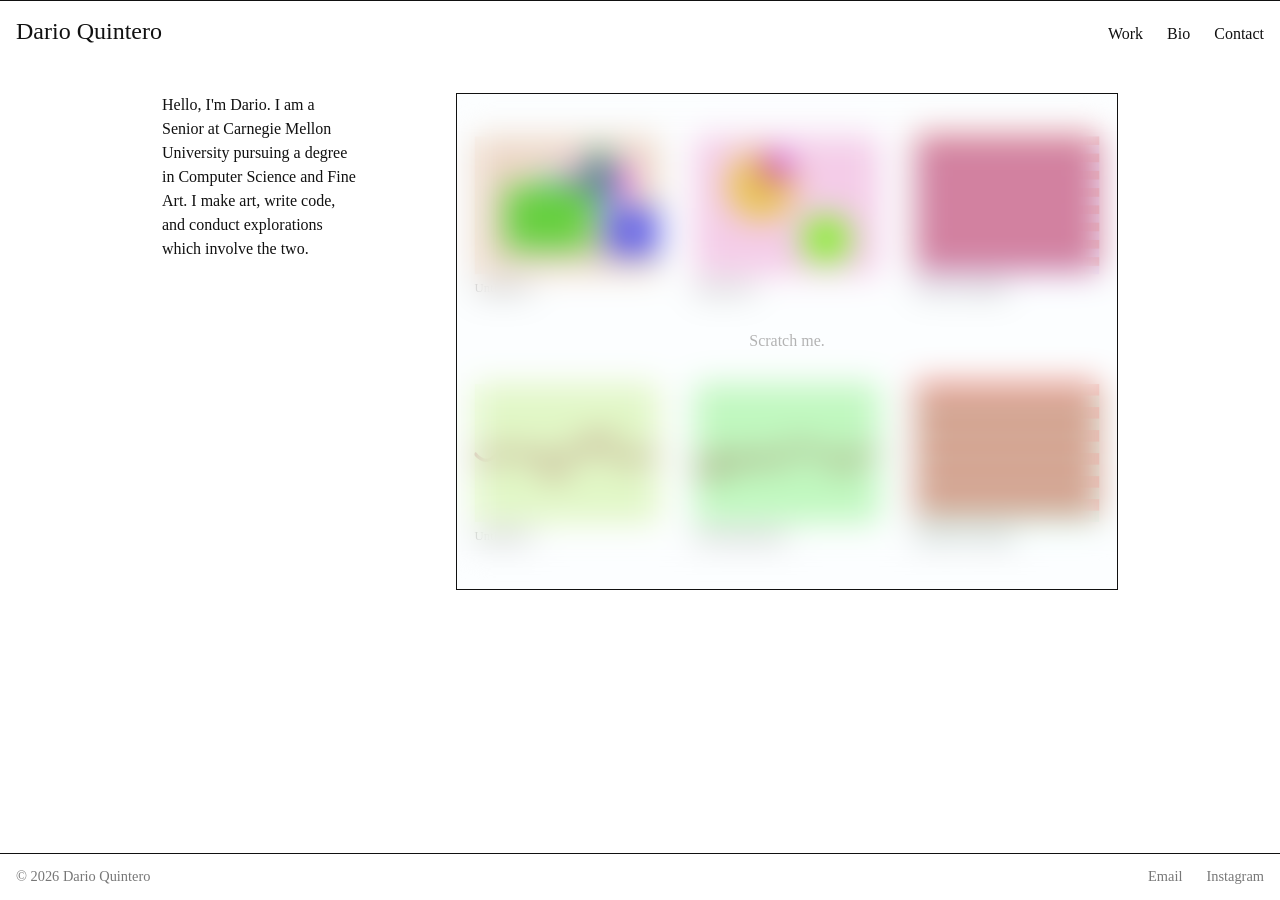
==== index.html @ e976da6a "Scratcher and placeholder works added" ====
<!DOCTYPE html>
<html lang="en">
<head>
  <meta charset="UTF-8">
  <meta name="viewport" content="width=device-width, initial-scale=1.0">
  <title>Dario Quintero</title>
  <link rel="stylesheet" href="style.css">
</head>
<body>

  <header class="site-header">
    <a href="index.html" class="site-name">Dario Quintero</a>
    <nav>
      <a href="works.html">Work</a>
      <a href="bio.html">Bio</a>
      <a href="mailto:dario.r.quintero@gmail.com">Contact</a>
    </nav>
  </header>

  <main>
    <!-- Intro: short text on the left, splash image on the right -->
    <section class="intro">
      <div class="intro-text">
        <p>Hello, I'm Dario. I am a Senior at Carnegie Mellon University pursuing a degree in Computer Science and Fine Art. I make art, write code, and conduct explorations which involve the two.</p>
      </div>

      <!-- Scratch-off splash. Change data-rows / data-cols to change the
           grid of works hidden underneath. It shows a random set of
           (rows x cols) works from js/works.js on every load. -->
      <div class="splash">
        <div class="scratcher" data-rows="2" data-cols="3">
          <div class="scratch-grid"></div>
          <canvas class="scratch-cover grabbable" aria-label="Scratch to reveal works"></canvas>
        </div>
      </div>
    </section>
    
  </main>

  <footer class="site-footer">
    <span>© 2026 Dario Quintero</span>
    <nav>
      <a href="mailto:you@example.com">Email</a>
      <a href="https://www.instagram.com/">Instagram</a>
    </nav>
  </footer>

  <script src="js/works.js"></script>
  <script src="js/scratcher.js"></script>
</body>
</html>
---- style.css ----
/* ─────────────────────────────────────────────────────────────
   Minimal white theme. Everything you'd want to tweak first
   (colors, font, spacing) is in :root just below.
   ───────────────────────────────────────────────────────────── */

/* ── Fonts: Presidencia, from assets/fonts ─────────────────────
   One family, four weights:
     300 Fina · 400 Base · 700 Firme · 800 Fuerte
   Use font-weight to pick one, font-style: italic for italics.
   "Presidencia Versalitas" is the small-caps cut, if you want it. */


@font-face {
  font-family: "Presidencia";
  src: url("assets/fonts/Presidencia Fina/Presidencia Fina.woff2") format("woff2");
  font-weight: 300;
  font-style: normal;
  font-display: block;
}

@font-face {
  font-family: "Presidencia";
  src: url("assets/fonts/Presidencia Fina/Presidencia Fina Italic.woff2") format("woff2");
  font-weight: 300;
  font-style: italic;
  font-display: block;
}

@font-face {
  font-family: "Presidencia Versalitas";
  src: url("assets/fonts/Presidencia Fina/Presidencia Fina Versalitas.woff2") format("woff2");
  font-weight: 300;
  font-style: normal;
  font-display: block;
}

@font-face {
  font-family: "Presidencia";
  src: url("assets/fonts/Presidencia Base/Presidencia Base.woff2") format("woff2");
  font-weight: 400;
  font-style: normal;
  font-display: block;
}

@font-face {
  font-family: "Presidencia";
  src: url("assets/fonts/Presidencia Base/Presidencia Base Italic.woff2") format("woff2");
  font-weight: 400;
  font-style: italic;
  font-display: block;
}

@font-face {
  font-family: "Presidencia Versalitas";
  src: url("assets/fonts/Presidencia Base/Presidencia Base Versalitas.woff2") format("woff2");
  font-weight: 400;
  font-style: normal;
  font-display: block;
}

@font-face {
  font-family: "Presidencia";
  src: url("assets/fonts/Presidencia Firme/Presidencia Firme.woff2") format("woff2");
  font-weight: 700;
  font-style: normal;
  font-display: block;
}

@font-face {
  font-family: "Presidencia";
  src: url("assets/fonts/Presidencia Firme/Presidencia Firme Italic.woff2") format("woff2");
  font-weight: 700;
  font-style: italic;
  font-display: block;
}

@font-face {
  font-family: "Presidencia Versalitas";
  src: url("assets/fonts/Presidencia Firme/Presidencia Firme Versalitas.woff2") format("woff2");
  font-weight: 700;
  font-style: normal;
  font-display: block;
}

@font-face {
  font-family: "Presidencia";
  src: url("assets/fonts/Presidencia Fuerte/Presidencia Fuerte.woff2") format("woff2");
  font-weight: 800;
  font-style: normal;
  font-display: block;
}

@font-face {
  font-family: "Presidencia";
  src: url("assets/fonts/Presidencia Fuerte/Presidencia Fuerte Italic.woff2") format("woff2");
  font-weight: 800;
  font-style: italic;
  font-display: block;
}

@font-face {
  font-family: "Presidencia Versalitas";
  src: url("assets/fonts/Presidencia Fuerte/Presidencia Fuerte Versalitas.woff2") format("woff2");
  font-weight: 800;
  font-style: normal;
  font-display: block;
}

:root {
  --bg: #fff;
  --ink: #111;
  --muted: #777;
  --line: #111;
  --placeholder: #f1f1f1;

  /* Two font settings: one for the header and headings,
     one for small info text (paragraphs, captions, etc.).
     Both are Times New Roman for now. */
  --font-display: "Times New Roman", Times, serif;
  --font-text: "Times New Roman", Times, serif;

  --space: 2rem;        /* page margins and gaps */
  --max-width: 1020px;  /* how wide the content can get — margins are equal on both sides */
}

* { box-sizing: border-box; }


body {
  margin: 0;
  background: var(--bg);
  color: var(--ink);
  font-family: var(--font-text);   /* everything defaults to the small-text font */

  /* Header, main, footer stacked; main stretches so the footer
     sits at the bottom of the window even on short pages. */
  display: flex;
  flex-direction: column;
  min-height: 100vh;
  font-size: 16px;
  line-height: 1.5;
}

/* The header and all headings use Presidencia */
.site-header, h1, h2, h3 { font-family: var(--font-display); }

a { color: inherit; text-decoration: none; }
a:hover { color: var(--muted); }

img { display: block; width: 100%; height: auto; }

main {
  flex: 1;
  width: 100%;
  max-width: var(--max-width);
  margin: 0 auto;
  padding: 0 var(--space) calc(var(--space) * 3);
}

.placeholder {
  width: 100%;
  height: 100%;
  background: var(--placeholder);
  display: flex;
  align-items: center;
  justify-content: center;
  color: var(--muted);
}

/* ── Header ─────────────────────────────────────────────────── */

.site-header {
  display: flex;
  justify-content: space-between;
  align-items: baseline;
  padding: 0.75rem 1rem; 
  border-top: 1px solid var(--line);   /* the line across the top of the sketch */

}

.site-name { font-size: 1.5rem; }

.site-header nav { display: flex; gap: 1.5rem; }

/* ── Footer ─────────────────────────────────────────────────── */

.site-footer {
  display: flex;
  justify-content: space-between;
  align-items: baseline;
  padding: 0.75rem 1rem;
  border-top: 1px solid var(--line);
  color: var(--muted);
  font-size: 0.9rem;
}
.site-footer nav { display: flex; gap: 1.5rem; }

/* ── Intro: text + splash ───────────────────────────────────── */

.intro {
  display: grid;
  grid-template-columns: 1fr 3.35fr;   /* text column : splash column */
  gap: 6rem;                           /* space between text and splash */
  margin: var(--space) 0 calc(var(--space) * 2);
}

.intro-text p { margin: 0 0 1em; }   /* space below each paragraph */
.intro-text a { color: revert; text-decoration: underline; }   /* normal blue/purple links */

.splash {
  align-self: start;     /* lined up with the top of the text */
}

/* ── Scratcher ──────────────────────────────────────────────── */

.scratcher {
  aspect-ratio: 4 / 3;         /* width / height — the scratcher's shape */
  position: relative;          /* so the grid and cover can stack on top of each other */
  border: 1px solid var(--ink);
  overflow: hidden;            /* keep the cover's shadow inside the scratcher */
  --scratch-cover: #3c97d0;    /* color of the scratch-off layer */
}


/* The grid of works underneath. Rows/cols are set by scratcher.js
   from the data-rows / data-cols in index.html. */
.scratch-grid {
  position: absolute;
  inset: 0;
  display: grid;
  gap: 1px;                    /* thin lines between cells… */
  background: var(--ink);      /* …drawn by this color showing through the gaps */
}

.scratch-cell {
  display: flex;
  flex-direction: column;
  min-width: 0;
  min-height: 0;
  background: var(--bg);
  padding: 8%;                 /* white margin around each thumbnail + title */
  justify-content: center;     /* thumbnail + title sit together, centered in the cell */
}
.scratch-cell img {
  flex: 0 1 auto;              /* natural height, shrinks if the cell is short */
  min-height: 0;
  object-fit: contain;         /* show the whole thumbnail, no cropping */
  object-position: left bottom;/* keep the picture snug against the title */
  margin-bottom: 0.3rem;       /* space between thumbnail and title */
}
.scratch-cell span {
  font-size: 0.8rem;
  white-space: nowrap;
  overflow: hidden;
  text-overflow: ellipsis;
}

/* The scratch-off layer on top */
.scratch-cover {
  position: absolute;
  inset: 0;
  width: 100%;
  height: 100%;
  touch-action: none;          /* on phones, dragging scratches instead of scrolling */
  image-rendering: pixelated;  /* keep the scratched edges hard, never blurred */

  /* Shadow cast by the cover onto the works underneath. It follows the
     cover's shape, so it shows along the edges of every scratch.
     drop-shadow(right, down, blur, color) */
  filter: drop-shadow(1px 2px 2px rgba(0, 0, 0, 0.5));
}

/* Open hand on hover, closed hand while the mouse button is held.
   (Your custom cursor images override these — see "Custom cursors" below.) */
.grabbable {
  cursor: grab;
}
.grabbable:active {
  cursor: grabbing;
}

/* ── Work grid ──────────────────────────────────────────────── */

.work { margin-top: var(--space); }   /* space between the header and "Selected Work:" */

.work-title {
  font-size: clamp(2rem, 8vw, 3.5rem);
  font-weight: 800;
  line-height: 1;
  margin: 0 0 3rem;    /* space between the heading and the grid below it */
}

.works-grid {
  list-style: none;
  margin: 0;
  padding: 0;
  display: grid;
  grid-template-columns: repeat(3, 1fr);
  gap: calc(var(--space) * 1.25) var(--space);
}

.thumb {
  aspect-ratio: 1 / 1;
  border: 1px solid var(--line);
  overflow: hidden;
}
.thumb img { height: 100%; object-fit: cover; }

.caption { margin: 0.5rem 0 0; }

/* ── Single work page ───────────────────────────────────────── */

.work-detail {
  display: grid;
  grid-template-columns: 2fr 1fr;
  gap: calc(var(--space) * 2);
  margin-top: var(--space);
}
/* The column of content blocks (text, images, videos, links) */
.work-content { display: flex; flex-direction: column; gap: var(--space); min-width: 0; }
.work-content .placeholder { aspect-ratio: 4 / 3; }

.block-media { margin: 0; }
.block-media img,
.block-media video { display: block; width: 100%; height: auto; }
.block-media .caption { margin-top: 0.5rem; color: var(--muted); font-size: 0.9rem; }

.block-text { margin: 0; max-width: 60ch; }       /* keep paragraphs a readable width */
.block-heading { font-size: 1.25rem; font-weight: normal; margin: var(--space) 0 0; }
.block-link { margin: 0; }
.block-link a { text-decoration: underline; text-underline-offset: 0.2em; }
.block-text a { text-decoration: underline; text-underline-offset: 0.2em; }

/* YouTube / Vimeo players: always 16:9, full width */
.video-embed { position: relative; aspect-ratio: 16 / 9; background: var(--placeholder); }
.video-embed iframe { position: absolute; inset: 0; width: 100%; height: 100%; border: 0; }
.work-info { position: sticky; top: var(--space); align-self: start; }
.work-info h1 { font-size: 1.5rem; font-weight: normal; margin: 0; }
.work-info .caption { margin-top: 0; }

/* ── Bio page ───────────────────────────────────────────────── */

.bio > * { max-width: 640px; }   /* keep lines a readable length */
.bio h2 { font-size: 1rem; margin: 2.5rem 0 0.5rem; }
.bio ul { list-style: none; padding: 0; margin: 0; }

/* ── Small screens ──────────────────────────────────────────── */

@media (max-width: 800px) {
  :root { --space: 1.25rem; }
  .intro, .work-detail { grid-template-columns: 1fr; }
  .intro { gap: var(--space); }
  .works-grid { grid-template-columns: repeat(2, 1fr); }
  .work-info { position: static; }
}

@media (max-width: 480px) {
  .works-grid { grid-template-columns: 1fr; }
}

/* ── Custom cursors ─────────────────────────────────────────────
   Two cursor images, in assets/cursors/:
     openhand.svg    hovering over the scratcher
     closedhand.svg  while scratching
   Everywhere else uses the normal system cursors.

   Each line below is:  url("image") X Y, fallback
     X Y       the hotspot: the point in the image that sits on the mouse
               position, from the image's top-left corner (16 16 = center)
     fallback  the system cursor, used if the image can't load
   ───────────────────────────────────────────────────────────── */

:root {
  --cursor-grab:     url("assets/cursors/openhand.svg") 16 16, grab;
  --cursor-grabbing: url("assets/cursors/closedhand.svg") 16 16, grabbing;
}

/* Only on devices with a real mouse/trackpad (not phones), and only when
   the visitor hasn't turned on high contrast in their system. */
@media (hover: hover) and (pointer: fine) and (forced-colors: none) and (prefers-contrast: no-preference) {
  .grabbable {
    cursor: var(--cursor-grab);
  }
  .grabbable:active {
    cursor: var(--cursor-grabbing);
  }
}
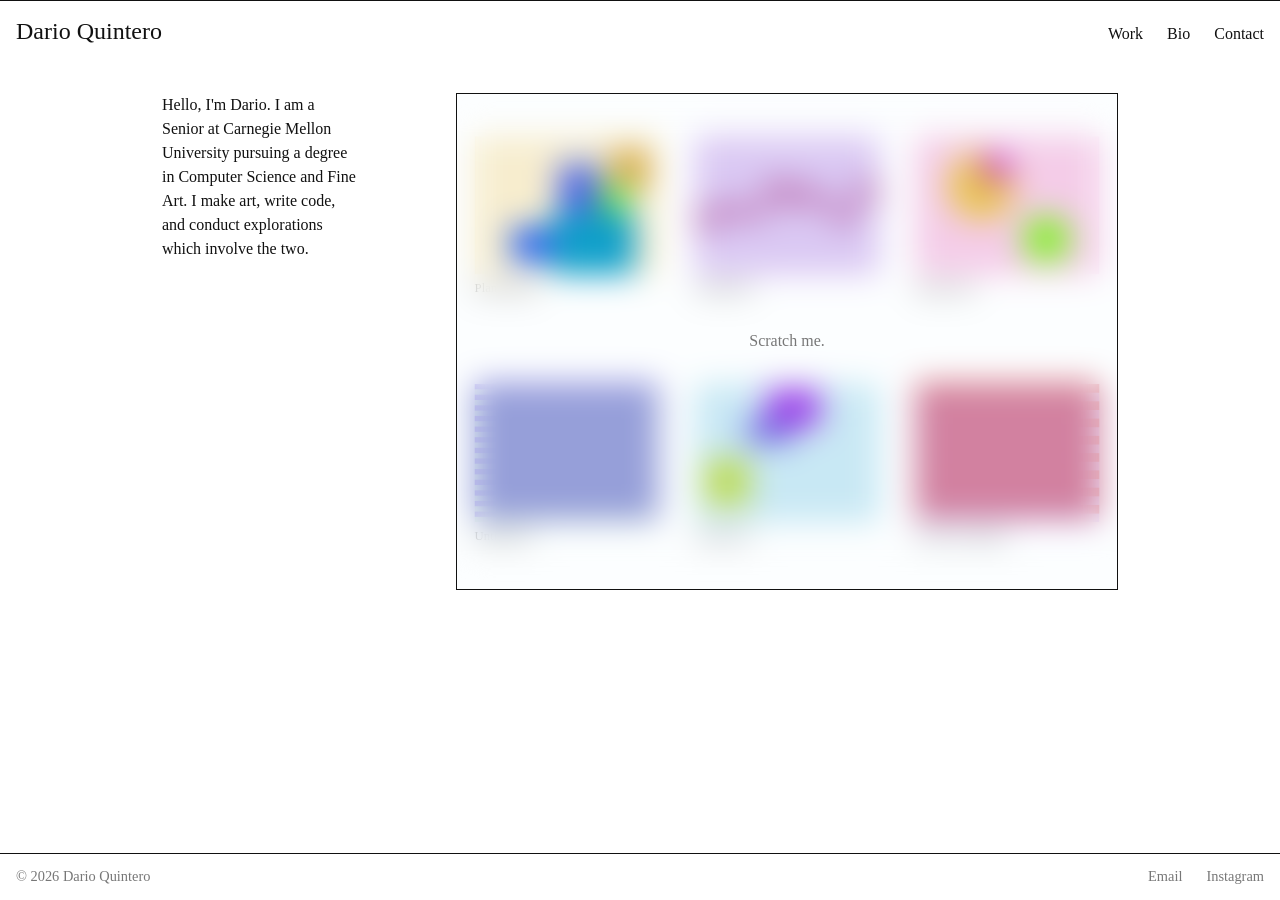
==== commit 165a3efe: "Email fix, scratch texture, scratch persistence" ====
--- a/index.html
+++ b/index.html
@@ -13,7 +13,7 @@
     <nav>
       <a href="works.html">Work</a>
       <a href="bio.html">Bio</a>
-      <a href="mailto:dario.r.quintero@gmail.com">Contact</a>
+      <a data-email>Contact</a>
     </nav>
   </header>
 
@@ -40,12 +40,13 @@
   <footer class="site-footer">
     <span>© 2026 Dario Quintero</span>
     <nav>
-      <a href="mailto:you@example.com">Email</a>
+      <a data-email>Email</a>
       <a href="https://www.instagram.com/">Instagram</a>
     </nav>
   </footer>
 
   <script src="js/works.js"></script>
   <script src="js/scratcher.js"></script>
+  <script src="js/site.js"></script>
 </body>
 </html>
--- a/style.css
+++ b/style.css
@@ -219,6 +219,16 @@
   border: 1px solid var(--ink);
   overflow: hidden;            /* keep the cover's shadow inside the scratcher */
   --scratch-cover: #3c97d0;    /* color of the scratch-off layer */
+}
+
+/* Hidden while the thumbnails load, then faded in all at once
+   (scratcher.js adds "is-ready"). */
+.scratcher > * {
+  opacity: 0;
+  transition: opacity 0.3s;    /* fade-in length; 0s = appear instantly */
+}
+.scratcher.is-ready > * {
+  opacity: 1;
 }
 
 
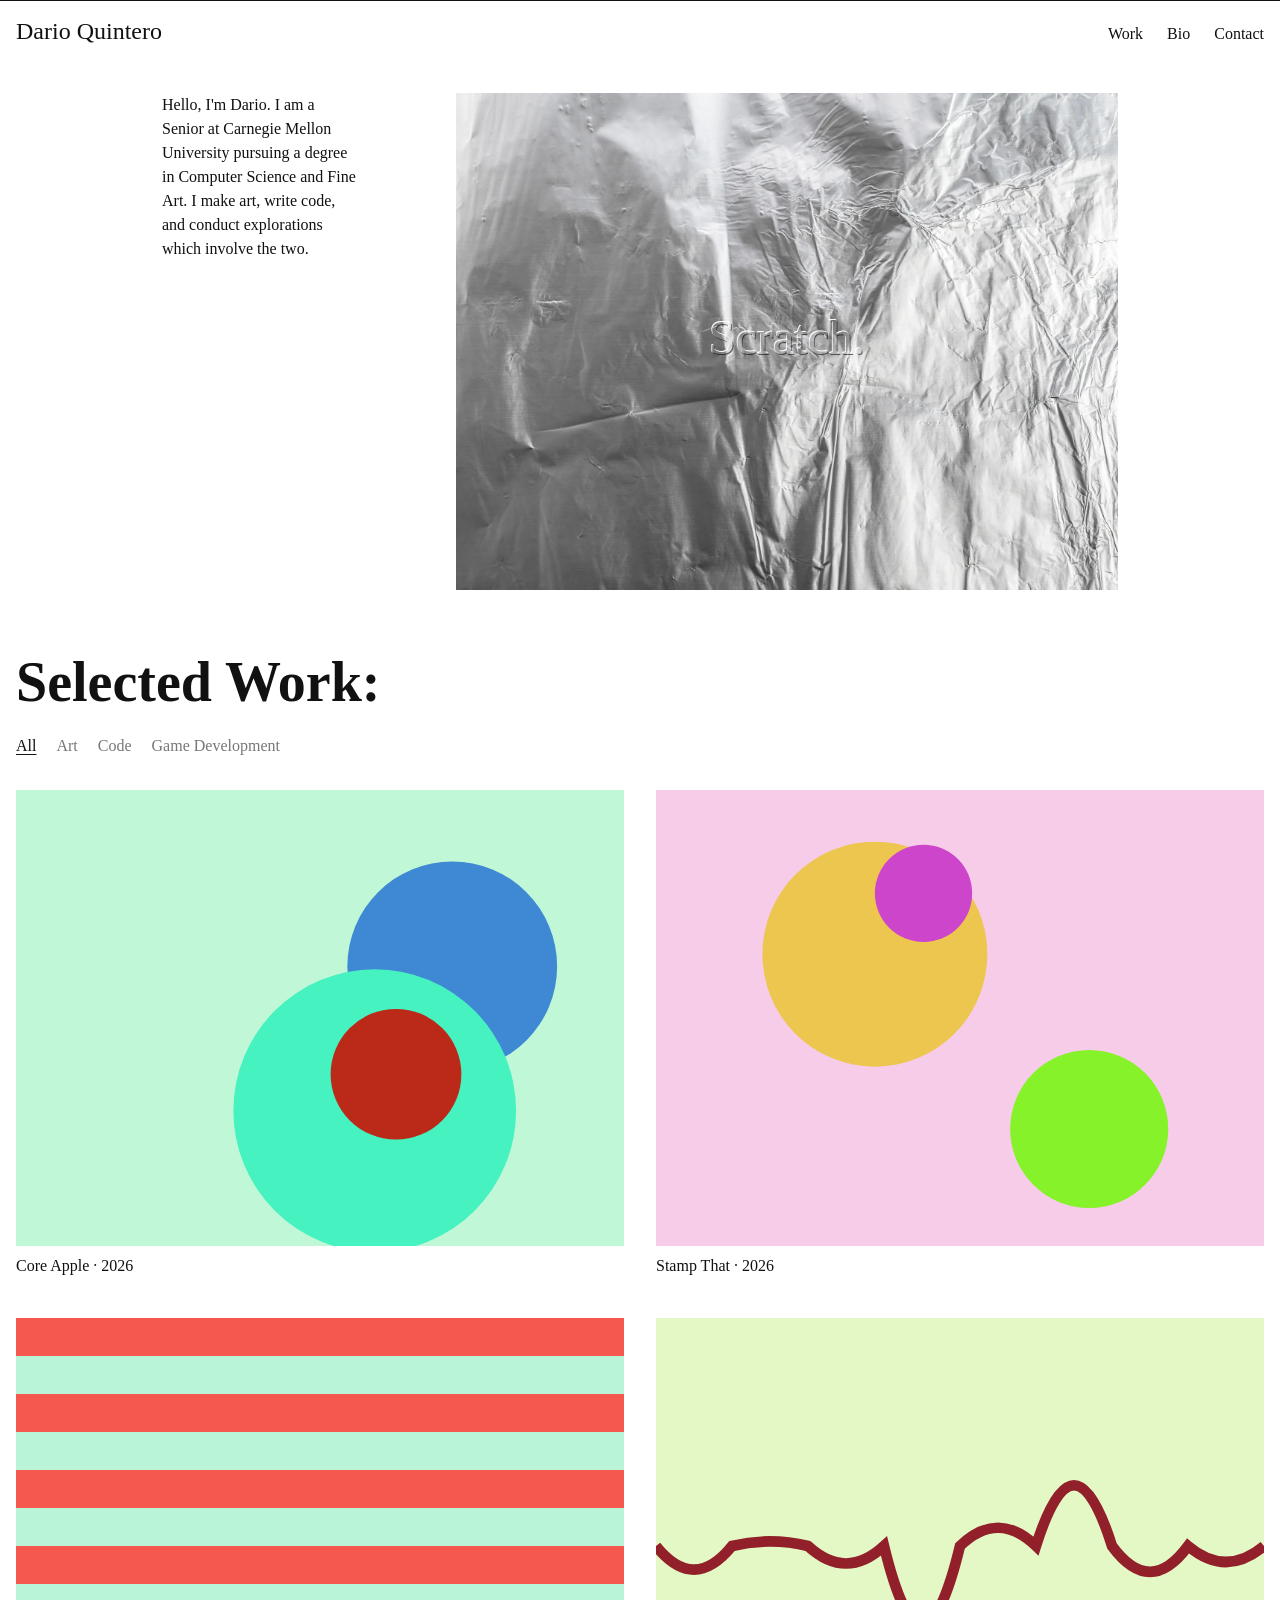
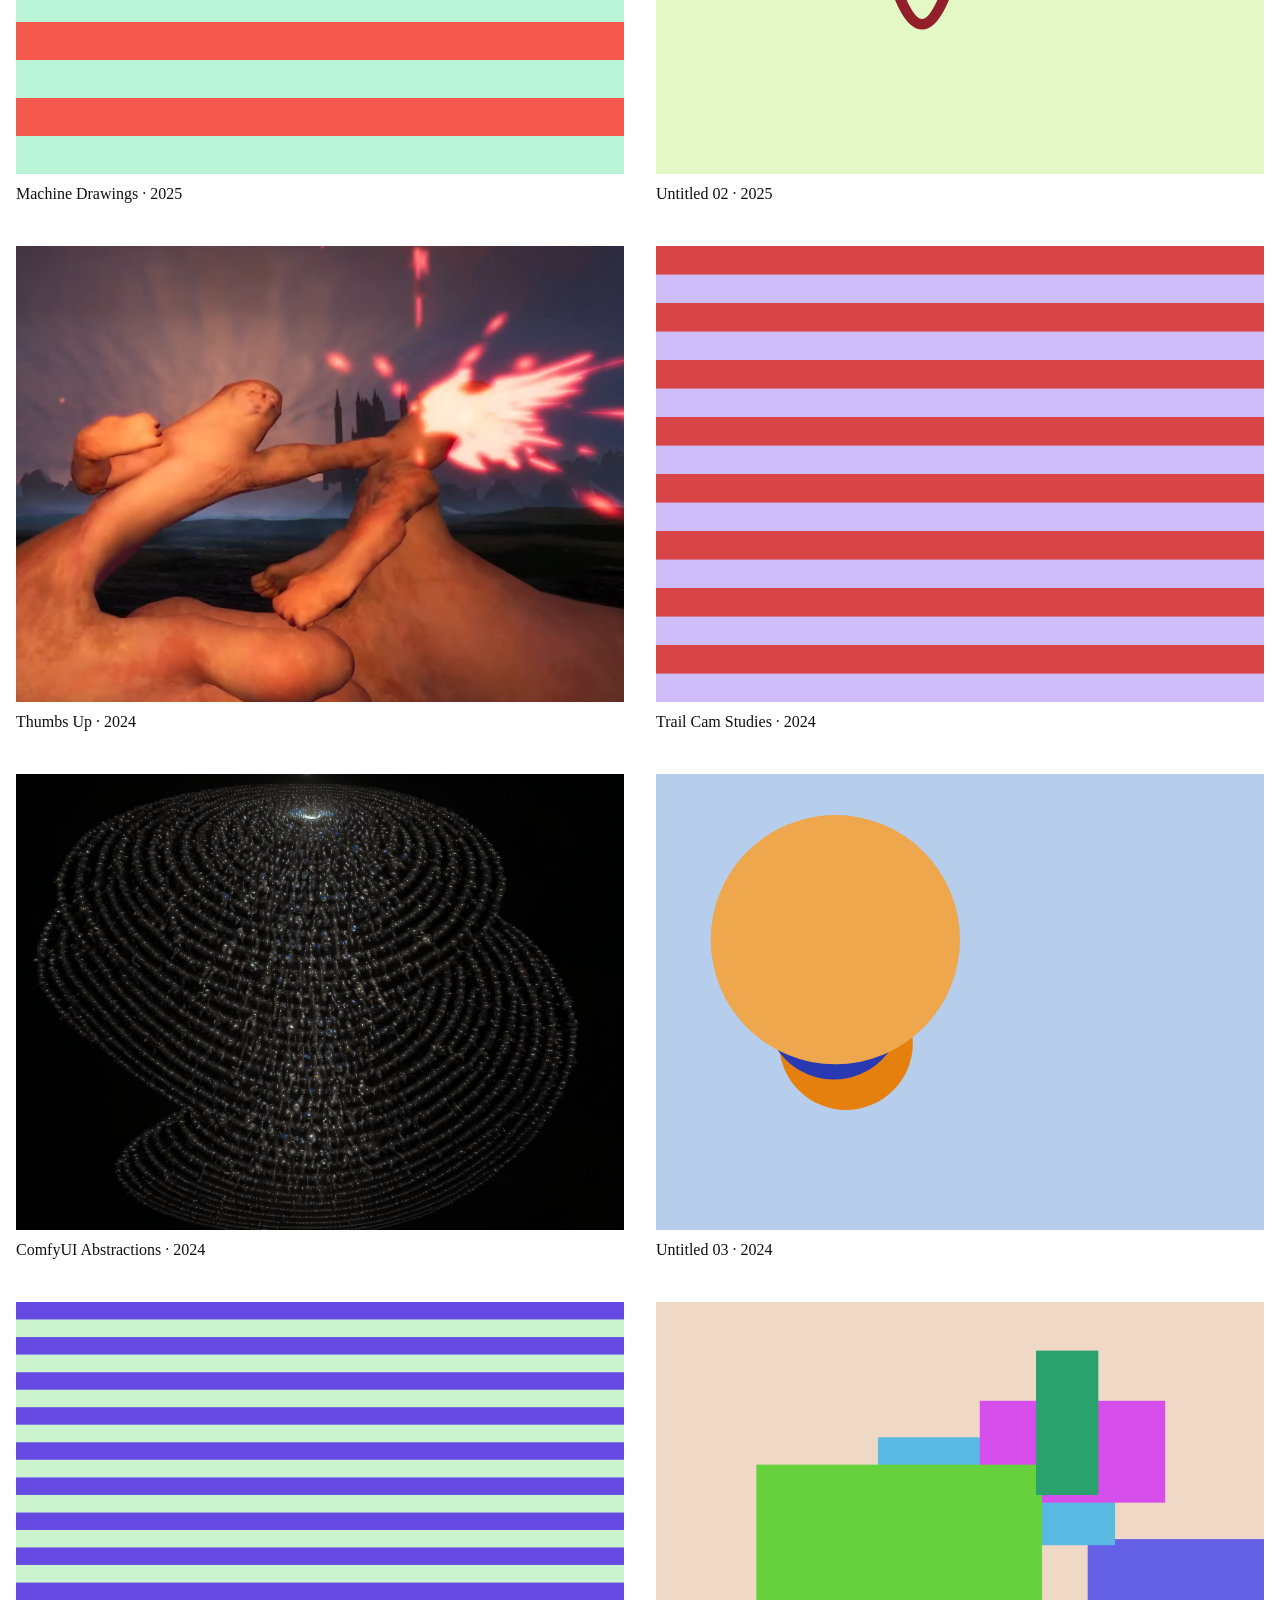
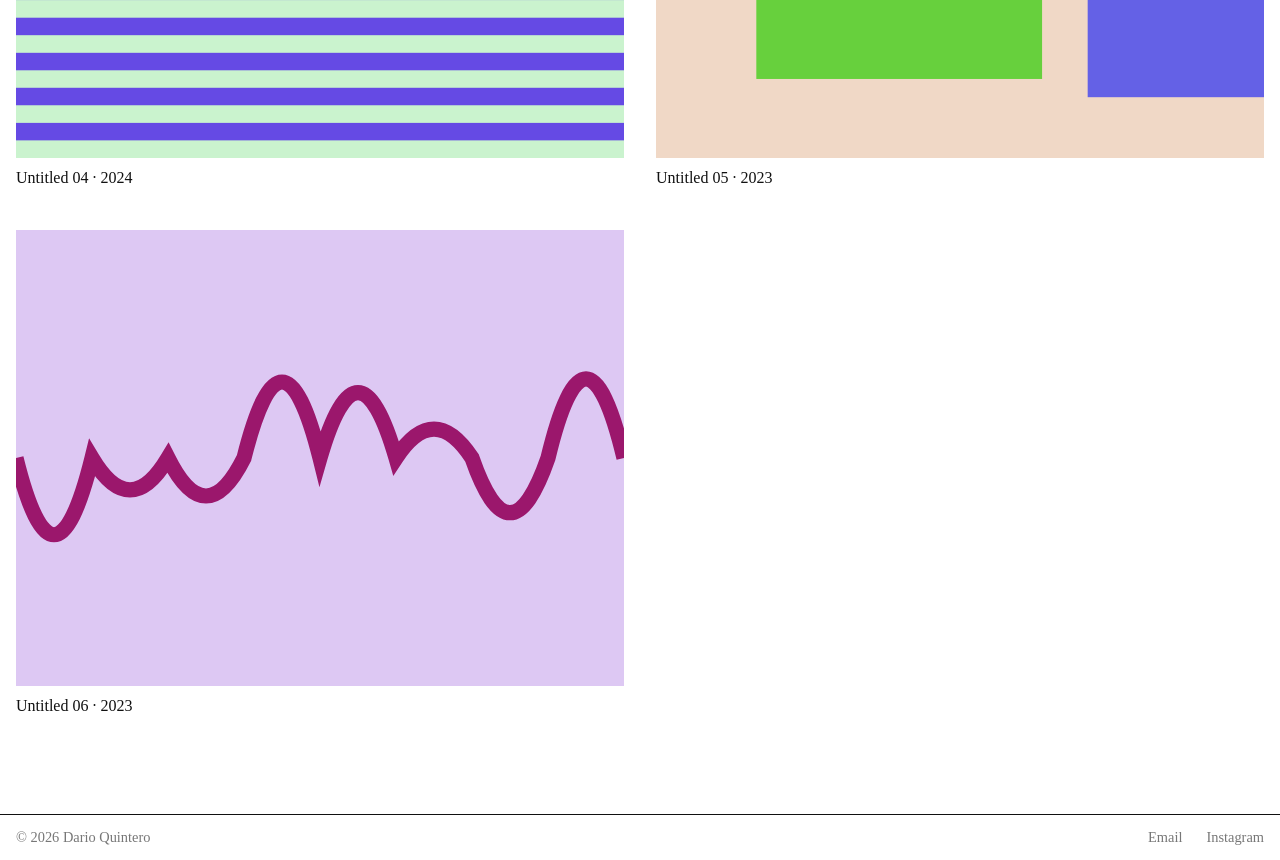
==== commit 8c48e5bc: "Swapped blur for foil, replacing some placeholders" ====
--- a/index.html
+++ b/index.html
@@ -34,7 +34,14 @@
         </div>
       </div>
     </section>
-    
+
+    <!-- Selected work: the same grid and tag buttons as works.html,
+         built by js/main.js from js/works.js -->
+    <section id="work" class="work">
+      <h2 class="work-title">Selected Work:</h2>
+      <nav id="tag-filter" class="tag-filter" aria-label="Filter works by tag"></nav>
+      <ul id="works-grid" class="works-grid"></ul>
+    </section>
   </main>
 
   <footer class="site-footer">
@@ -46,6 +53,7 @@
   </footer>
 
   <script src="js/works.js"></script>
+  <script src="js/main.js"></script>
   <script src="js/scratcher.js"></script>
   <script src="js/site.js"></script>
 </body>
--- a/style.css
+++ b/style.css
@@ -120,7 +120,9 @@
   --font-text: "Times New Roman", Times, serif;
 
   --space: 2rem;        /* page margins and gaps */
-  --max-width: 1020px;  /* how wide the content can get — margins are equal on both sides */
+  --max-width: 1020px;  /* width of the centered column (intro + scratcher, bio) */
+  --edge: 1rem;         /* slim page margin: the work grid and work pages run
+                           out to this, lined up with the header */
 }
 
 * { box-sizing: border-box; }
@@ -152,6 +154,10 @@
 main {
   flex: 1;
   width: 100%;
+  padding: 0 var(--edge) calc(var(--space) * 3);   /* full width, slim margins */
+}
+/* The bio page keeps the narrower centered column. */
+main.bio {
   max-width: var(--max-width);
   margin: 0 auto;
   padding: 0 var(--space) calc(var(--space) * 3);
@@ -173,7 +179,7 @@
   display: flex;
   justify-content: space-between;
   align-items: baseline;
-  padding: 0.75rem 1rem; 
+  padding: 0.75rem var(--edge); 
   border-top: 1px solid var(--line);   /* the line across the top of the sketch */
 
 }
@@ -188,7 +194,7 @@
   display: flex;
   justify-content: space-between;
   align-items: baseline;
-  padding: 0.75rem 1rem;
+  padding: 0.75rem var(--edge);
   border-top: 1px solid var(--line);
   color: var(--muted);
   font-size: 0.9rem;
@@ -201,7 +207,8 @@
   display: grid;
   grid-template-columns: 1fr 3.35fr;   /* text column : splash column */
   gap: 6rem;                           /* space between text and splash */
-  margin: var(--space) 0 calc(var(--space) * 2);
+  margin: var(--space) auto calc(var(--space) * 2);
+  max-width: calc(var(--max-width) - 2 * var(--space));   /* stays in the centered column */
 }
 
 .intro-text p { margin: 0 0 1em; }   /* space below each paragraph */
@@ -216,7 +223,6 @@
 .scratcher {
   aspect-ratio: 4 / 3;         /* width / height — the scratcher's shape */
   position: relative;          /* so the grid and cover can stack on top of each other */
-  border: 1px solid var(--ink);
   overflow: hidden;            /* keep the cover's shadow inside the scratcher */
   --scratch-cover: #3c97d0;    /* color of the scratch-off layer */
 }
@@ -225,7 +231,7 @@
    (scratcher.js adds "is-ready"). */
 .scratcher > * {
   opacity: 0;
-  transition: opacity 0.3s;    /* fade-in length; 0s = appear instantly */
+  transition: opacity 0.2s;    /* fade-in length; 0s = appear instantly */
 }
 .scratcher.is-ready > * {
   opacity: 1;
@@ -254,8 +260,10 @@
 .scratch-cell img {
   flex: 0 1 auto;              /* natural height, shrinks if the cell is short */
   min-height: 0;
-  object-fit: contain;         /* show the whole thumbnail, no cropping */
-  object-position: left bottom;/* keep the picture snug against the title */
+  width: 100%;
+  aspect-ratio: 4 / 3;         /* every thumbnail gets the same box shape */
+  object-fit: cover;           /* fill the box, cropping whatever doesn't fit */
+  object-position: center;     /* crop evenly from the middle */
   margin-bottom: 0.3rem;       /* space between thumbnail and title */
 }
 .scratch-cell span {
@@ -300,53 +308,173 @@
   margin: 0 0 3rem;    /* space between the heading and the grid below it */
 }
 
+/* Tag buttons above the grid on the Work page */
+.tag-filter {
+  display: flex;
+  flex-wrap: wrap;
+  gap: 0.25rem 1.25rem;
+  margin: -1.5rem 0 2rem;      /* pulled up toward the heading a little */
+}
+.tag-filter button {
+  font: inherit;
+  color: var(--muted);
+  background: none;
+  border: none;
+  padding: 0;
+  cursor: pointer;
+  text-transform: capitalize;  /* shown as "Code" even though written "code" */
+}
+.tag-filter button:hover { color: var(--ink); }
+.tag-filter button[aria-pressed="true"] {    /* the tag being shown */
+  color: var(--ink);
+  text-decoration: underline;
+  text-underline-offset: 0.2em;
+}
+
 .works-grid {
   list-style: none;
   margin: 0;
   padding: 0;
   display: grid;
-  grid-template-columns: repeat(3, 1fr);
+  grid-template-columns: repeat(2, 1fr);   /* works per row */
   gap: calc(var(--space) * 1.25) var(--space);
 }
 
 .thumb {
-  aspect-ratio: 1 / 1;
-  border: 1px solid var(--line);
+  aspect-ratio: 4 / 3;         /* thumbnail shape, same as on the scratcher */
   overflow: hidden;
 }
 .thumb img { height: 100%; object-fit: cover; }
 
 .caption { margin: 0.5rem 0 0; }
 
-/* ── Single work page ───────────────────────────────────────── */
-
-.work-detail {
+/* ── Single work page ─────────────────────────────────────────
+   Under the usual header. Left: a narrow column that stays put (back
+   link, the work's text, prev/next). Right: the work's images and
+   videos, large. */
+
+.work-layout {
   display: grid;
-  grid-template-columns: 2fr 1fr;
-  gap: calc(var(--space) * 2);
-  margin-top: var(--space);
-}
-/* The column of content blocks (text, images, videos, links) */
-.work-content { display: flex; flex-direction: column; gap: var(--space); min-width: 0; }
-.work-content .placeholder { aspect-ratio: 4 / 3; }
-
+  grid-template-columns: minmax(220px, 20rem) 1fr;   /* left column width : the rest */
+  max-width: none;            /* use the full window, unlike other pages */
+  margin: 0;
+  padding: 0;
+}
+
+.work-side {
+  position: sticky;           /* stays in place while the images scroll */
+  top: 0;
+  max-height: 100vh;
+  overflow-y: auto;           /* scrolls on its own if its text is very long */
+  align-self: start;
+  display: flex;
+  flex-direction: column;
+  gap: 2.5rem;
+  padding: 1.5rem 2rem 2rem 1rem;   /* left edge lines up with your name in the header */
+  font-size: 0.9rem;
+}
+.work-back { color: var(--muted); }
+.work-back:hover { color: var(--ink); }
+
+.work-text h1 { font-size: 1rem; font-weight: normal; margin: 0; }
+.work-text p { margin: 0 0 1em; }
+.work-text .work-year { color: var(--muted); }
+
+.work-prevnext { }                     /* sits right under the text */
+
+.work-media {
+  display: flex;
+  flex-direction: column;
+  gap: 2.5rem;
+  padding: 1.5rem 1rem 2.5rem 0;    /* top lines up with the left column; right edge with the header */
+  min-width: 0;
+  align-items: center;              /* images and videos centered in this area */
+}
+.work-media > * { max-width: 100%; }
+/* YouTube/Vimeo players and placeholders have no size of their own:
+   let them use the full width. */
+.work-media > .placeholder,
+.work-media > .block-media:has(.video-embed) { align-self: stretch; }
+.work-media .placeholder { aspect-ratio: 4 / 3; }
+
+/* Images and videos */
 .block-media { margin: 0; }
 .block-media img,
-.block-media video { display: block; width: 100%; height: auto; }
+.block-media video {
+  display: block;
+  width: auto;                      /* the image's own size, but never wider */
+  max-width: 100%;                  /*   than the area or taller than the window */
+  height: auto;
+  max-height: calc(100vh - 5rem);   /* a tall image still fits on screen */
+}
 .block-media .caption { margin-top: 0.5rem; color: var(--muted); font-size: 0.9rem; }
 
-.block-text { margin: 0; max-width: 60ch; }       /* keep paragraphs a readable width */
-.block-heading { font-size: 1.25rem; font-weight: normal; margin: var(--space) 0 0; }
-.block-link { margin: 0; }
-.block-link a { text-decoration: underline; text-underline-offset: 0.2em; }
+/* "row" blocks: images/videos side by side in equal columns */
+.block-row {
+  align-self: stretch;              /* use the full width of the area */
+  display: grid;
+  grid-template-columns: repeat(var(--columns), 1fr);
+  gap: 1rem;                        /* space between the images in a row */
+  align-items: start;
+}
+.block-row .block-media img,
+.block-row .block-media video {
+  width: 100%;                      /* each image fills its column */
+  object-fit: contain;
+}
+
+/* Text, headings and links (in the left column) */
+.block-text { max-width: 60ch; }
+.block-heading { font-size: 1rem; font-weight: normal; margin: 1.5em 0 0.5em; }
+.block-link a,
 .block-text a { text-decoration: underline; text-underline-offset: 0.2em; }
 
 /* YouTube / Vimeo players: always 16:9, full width */
 .video-embed { position: relative; aspect-ratio: 16 / 9; background: var(--placeholder); }
 .video-embed iframe { position: absolute; inset: 0; width: 100%; height: 100%; border: 0; }
-.work-info { position: sticky; top: var(--space); align-self: start; }
-.work-info h1 { font-size: 1.5rem; font-weight: normal; margin: 0; }
-.work-info .caption { margin-top: 0; }
+
+/* YouTube before it's played: the video's still image with a play button */
+.yt-poster { cursor: pointer; background: #000; }
+.block-media .yt-poster img {
+  position: absolute;
+  inset: 0;
+  width: 100%;
+  height: 100%;
+  max-height: none;
+  object-fit: cover;
+}
+.yt-play {
+  position: absolute;
+  top: 50%;
+  left: 50%;
+  width: 72px;
+  height: 72px;
+  transform: translate(-50%, -50%);
+  border: 0;
+  border-radius: 50%;
+  background: rgba(0, 0, 0, 0.6);
+  cursor: pointer;
+  transition: background 0.2s;
+}
+.yt-play::after {                  /* the triangle */
+  content: "";
+  position: absolute;
+  top: 50%;
+  left: 54%;
+  transform: translate(-50%, -50%);
+  border-style: solid;
+  border-width: 14px 0 14px 24px;
+  border-color: transparent transparent transparent #fff;
+}
+.yt-poster:hover .yt-play { background: rgba(0, 0, 0, 0.85); }
+
+/* Small screens: one column — the text first, then the images. */
+@media (max-width: 800px) {
+  .work-layout { grid-template-columns: 1fr; }
+  .work-side { position: static; height: auto; padding: 1.5rem 1.25rem; gap: 1.5rem; }
+  .work-media { padding: 0 1.25rem 1.5rem; }
+  .block-row { grid-template-columns: 1fr; }   /* rows stack on phones */
+}
 
 /* ── Bio page ───────────────────────────────────────────────── */
 
@@ -358,10 +486,9 @@
 
 @media (max-width: 800px) {
   :root { --space: 1.25rem; }
-  .intro, .work-detail { grid-template-columns: 1fr; }
+  .intro { grid-template-columns: 1fr; }
   .intro { gap: var(--space); }
   .works-grid { grid-template-columns: repeat(2, 1fr); }
-  .work-info { position: static; }
 }
 
 @media (max-width: 480px) {
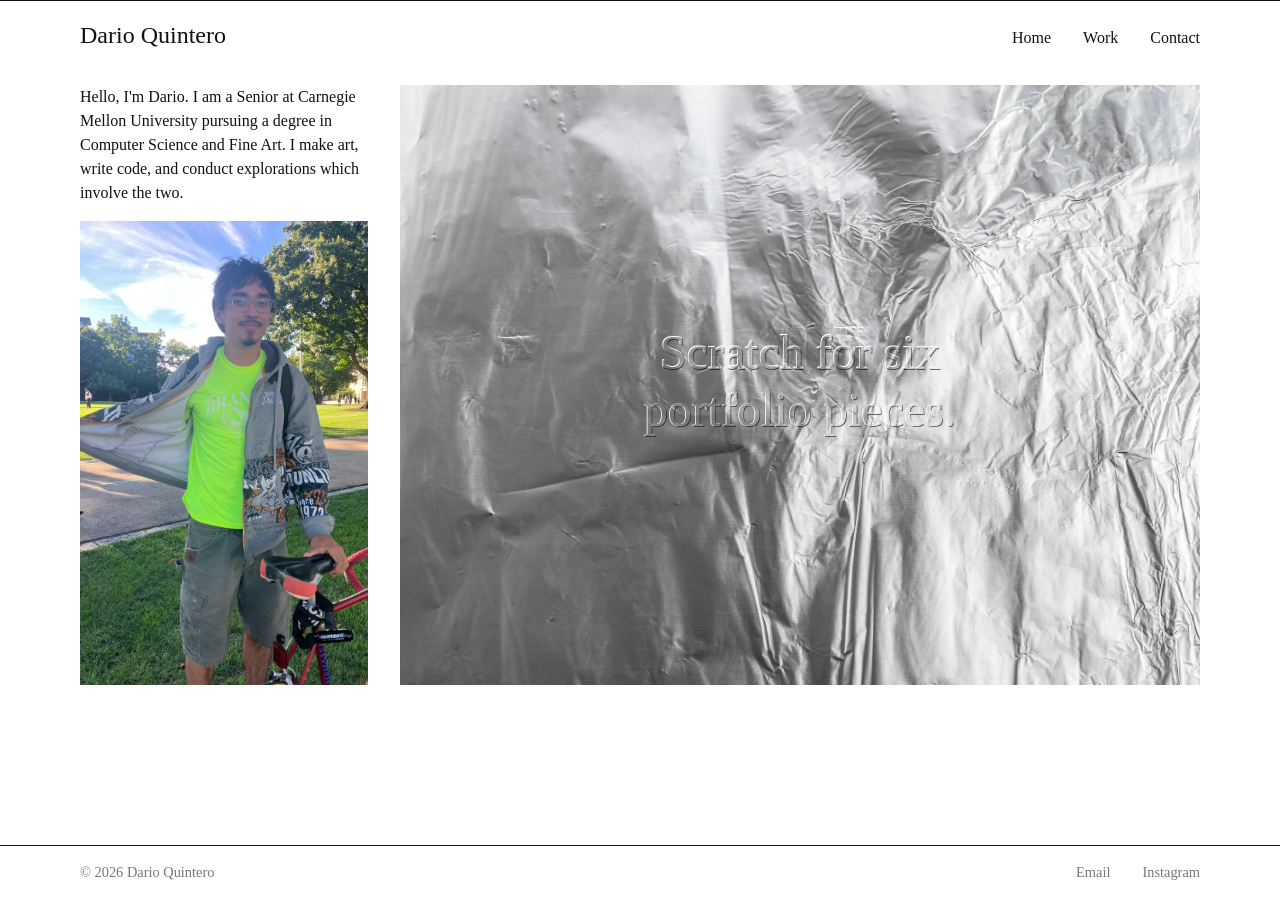
==== commit 5eb8ac61: "Removed all placeholder with actual content" ====
--- a/index.html
+++ b/index.html
@@ -11,49 +11,39 @@
   <header class="site-header">
     <a href="index.html" class="site-name">Dario Quintero</a>
     <nav>
+      <a href="index.html">Home</a>
       <a href="works.html">Work</a>
-      <a href="bio.html">Bio</a>
       <a data-email>Contact</a>
     </nav>
   </header>
 
-  <main>
-    <!-- Intro: short text on the left, splash image on the right -->
-    <section class="intro">
-      <div class="intro-text">
-        <p>Hello, I'm Dario. I am a Senior at Carnegie Mellon University pursuing a degree in Computer Science and Fine Art. I make art, write code, and conduct explorations which involve the two.</p>
+  <main class="home">
+    <!-- Left: intro text and photo -->
+    <div class="intro-text">
+      <p>Hello, I'm Dario. I am a Senior at Carnegie Mellon University pursuing a degree in Computer Science and Fine Art. I make art, write code, and conduct explorations which involve the two.</p>
+      <img class="intro-portrait" src="assets/images/portrait.webp" alt="Dario Quintero">
+    </div>
+
+    <!-- Right: scratch-off splash. Change data-rows / data-cols to change
+         the grid of works hidden underneath. It shows a random set of
+         (rows x cols) works from js/works.js on every load. -->
+    <div class="splash">
+      <div class="scratcher" data-rows="2" data-cols="3">
+        <div class="scratch-grid"></div>
+        <canvas class="scratch-cover grabbable" aria-label="Scratch to reveal works"></canvas>
       </div>
-
-      <!-- Scratch-off splash. Change data-rows / data-cols to change the
-           grid of works hidden underneath. It shows a random set of
-           (rows x cols) works from js/works.js on every load. -->
-      <div class="splash">
-        <div class="scratcher" data-rows="2" data-cols="3">
-          <div class="scratch-grid"></div>
-          <canvas class="scratch-cover grabbable" aria-label="Scratch to reveal works"></canvas>
-        </div>
-      </div>
-    </section>
-
-    <!-- Selected work: the same grid and tag buttons as works.html,
-         built by js/main.js from js/works.js -->
-    <section id="work" class="work">
-      <h2 class="work-title">Selected Work:</h2>
-      <nav id="tag-filter" class="tag-filter" aria-label="Filter works by tag"></nav>
-      <ul id="works-grid" class="works-grid"></ul>
-    </section>
+    </div>
   </main>
 
   <footer class="site-footer">
     <span>© 2026 Dario Quintero</span>
     <nav>
       <a data-email>Email</a>
-      <a href="https://www.instagram.com/">Instagram</a>
+      <a href="https://www.instagram.com/dario.r.quintero">Instagram</a>
     </nav>
   </footer>
 
   <script src="js/works.js"></script>
-  <script src="js/main.js"></script>
   <script src="js/scratcher.js"></script>
   <script src="js/site.js"></script>
 </body>
--- a/style.css
+++ b/style.css
@@ -119,10 +119,20 @@
   --font-display: "Times New Roman", Times, serif;
   --font-text: "Times New Roman", Times, serif;
 
-  --space: 2rem;        /* page margins and gaps */
-  --max-width: 1020px;  /* width of the centered column (intro + scratcher, bio) */
-  --edge: 1rem;         /* slim page margin: the work grid and work pages run
-                           out to this, lined up with the header */
+  /* Spacing scale. Every margin, padding and gap on the site uses one of
+     these four steps, each double the last, so spacing stays consistent:
+       xs  inside a small group: thumbnail ↔ title, heading ↔ its text
+       s   paragraphs, gaps between images in a row, top of the content
+       m   between works or media, between columns
+       l   between sections, bottom of the page                          */
+  --space-xs: 0.5rem;
+  --space-s:  1rem;
+  --space-m:  2rem;
+  --space-l:  4rem;
+
+  --edge: 5rem;         /* left/right page margin: header, footer, content
+                           and work pages all line up with it */
+  --max-width: 1020px;  /* width of the centered column (bio) */
 }
 
 * { box-sizing: border-box; }
@@ -154,13 +164,13 @@
 main {
   flex: 1;
   width: 100%;
-  padding: 0 var(--edge) calc(var(--space) * 3);   /* full width, slim margins */
+  padding: 0 var(--edge) var(--space-l);
 }
 /* The bio page keeps the narrower centered column. */
 main.bio {
   max-width: var(--max-width);
   margin: 0 auto;
-  padding: 0 var(--space) calc(var(--space) * 3);
+  padding: 0 var(--space-s) var(--space-l);
 }
 
 .placeholder {
@@ -179,14 +189,14 @@
   display: flex;
   justify-content: space-between;
   align-items: baseline;
-  padding: 0.75rem var(--edge); 
+  padding: var(--space-s) var(--edge);
   border-top: 1px solid var(--line);   /* the line across the top of the sketch */
 
 }
 
 .site-name { font-size: 1.5rem; }
 
-.site-header nav { display: flex; gap: 1.5rem; }
+.site-header nav { display: flex; gap: var(--space-m); }
 
 /* ── Footer ─────────────────────────────────────────────────── */
 
@@ -194,28 +204,49 @@
   display: flex;
   justify-content: space-between;
   align-items: baseline;
-  padding: 0.75rem var(--edge);
+  padding: var(--space-s) var(--edge);
   border-top: 1px solid var(--line);
   color: var(--muted);
   font-size: 0.9rem;
 }
-.site-footer nav { display: flex; gap: 1.5rem; }
+.site-footer nav { display: flex; gap: var(--space-m); }
 
 /* ── Intro: text + splash ───────────────────────────────────── */
 
-.intro {
+/* Home page: text + photo on the left, the scratcher on the right. */
+main.home {
   display: grid;
-  grid-template-columns: 1fr 3.35fr;   /* text column : splash column */
-  gap: 6rem;                           /* space between text and splash */
-  margin: var(--space) auto calc(var(--space) * 2);
-  max-width: calc(var(--max-width) - 2 * var(--space));   /* stays in the centered column */
-}
-
-.intro-text p { margin: 0 0 1em; }   /* space below each paragraph */
+  grid-template-columns: 18rem 1fr;    /* width of the left column : the rest */
+  gap: var(--space-m);                 /* space between the left column and the scratcher */
+  align-items: start;
+  align-content: start;               /* the row is as tall as the scratcher, even if the window is taller */
+  padding-top: var(--space-s);         /* space below the header */
+}
+.intro-text p { margin: 0 0 var(--space-s); }   /* space below each paragraph */
 .intro-text a { color: revert; text-decoration: underline; }   /* normal blue/purple links */
+/* The text and photo column is as tall as the scratcher, and the photo
+   fills what's left below the text, so its bottom lines up with the
+   scratcher's bottom. (It's cropped from the center to fit.) */
+.intro-text {
+  align-self: stretch;
+  display: flex;
+  flex-direction: column;
+}
+.intro-text p:last-of-type { margin-bottom: 0; }   /* the photo's margin sets the gap below the text */
+.intro-portrait {
+  width: 100%;           /* as wide as the text above it */
+  margin-top: var(--space-s);   /* space between the text and the photo */
+  flex: 1 1 0;           /* fill the rest of the column's height */
+  height: 0;             /* (so the photo never makes the column taller than the scratcher) */
+  min-height: 10rem;     /* but never shorter than this */
+  object-fit: cover;
+}
 
 .splash {
-  align-self: start;     /* lined up with the top of the text */
+  justify-self: center;     /* against the right edge, lined up with the header's menu */
+  /* As wide as the space allows, but never taller than the window
+     (the scratcher is 4:3, so its width is 4/3 of its height). */
+  width: min(100%, calc((100vh - 8rem) * 4 / 3));
 }
 
 /* ── Scratcher ──────────────────────────────────────────────── */
@@ -231,7 +262,7 @@
    (scratcher.js adds "is-ready"). */
 .scratcher > * {
   opacity: 0;
-  transition: opacity 0.2s;    /* fade-in length; 0s = appear instantly */
+  transition: opacity 0.0s;    /* fade-in length; 0s = appear instantly */
 }
 .scratcher.is-ready > * {
   opacity: 1;
@@ -264,7 +295,7 @@
   aspect-ratio: 4 / 3;         /* every thumbnail gets the same box shape */
   object-fit: cover;           /* fill the box, cropping whatever doesn't fit */
   object-position: center;     /* crop evenly from the middle */
-  margin-bottom: 0.3rem;       /* space between thumbnail and title */
+  margin-bottom: var(--space-xs);   /* space between thumbnail and title */
 }
 .scratch-cell span {
   font-size: 0.8rem;
@@ -299,21 +330,21 @@
 
 /* ── Work grid ──────────────────────────────────────────────── */
 
-.work { margin-top: var(--space); }   /* space between the header and "Selected Work:" */
+.work { margin-top: var(--space-s); }   /* space between the header and "Selected Work:" */
 
 .work-title {
-  font-size: clamp(2rem, 8vw, 3.5rem);
+  font-size: 1.5rem;         /* same size as your name in the header */
   font-weight: 800;
   line-height: 1;
-  margin: 0 0 3rem;    /* space between the heading and the grid below it */
+  margin: 0 0 var(--space-s);   /* space between the heading and the tag buttons */
 }
 
 /* Tag buttons above the grid on the Work page */
 .tag-filter {
   display: flex;
   flex-wrap: wrap;
-  gap: 0.25rem 1.25rem;
-  margin: -1.5rem 0 2rem;      /* pulled up toward the heading a little */
+  gap: var(--space-xs) var(--space-m);   /* between lines (if they wrap) : between tags */
+  margin: 0 0 var(--space-m);            /* space between the tags and the grid */
 }
 .tag-filter button {
   font: inherit;
@@ -337,7 +368,7 @@
   padding: 0;
   display: grid;
   grid-template-columns: repeat(2, 1fr);   /* works per row */
-  gap: calc(var(--space) * 1.25) var(--space);
+  gap: var(--space-m) var(--space-s);   /* between rows : between columns */
 }
 
 .thumb {
@@ -346,7 +377,7 @@
 }
 .thumb img { height: 100%; object-fit: cover; }
 
-.caption { margin: 0.5rem 0 0; }
+.caption { margin: var(--space-xs) 0 0; }
 
 /* ── Single work page ─────────────────────────────────────────
    Under the usual header. Left: a narrow column that stays put (back
@@ -355,7 +386,7 @@
 
 .work-layout {
   display: grid;
-  grid-template-columns: minmax(220px, 20rem) 1fr;   /* left column width : the rest */
+  grid-template-columns: minmax(220px, 26rem) 1fr;   /* left column width : the rest */
   max-width: none;            /* use the full window, unlike other pages */
   margin: 0;
   padding: 0;
@@ -363,21 +394,22 @@
 
 .work-side {
   position: sticky;           /* stays in place while the images scroll */
-  top: 0;
-  max-height: 100vh;
-  overflow-y: auto;           /* scrolls on its own if its text is very long */
+  /* If the text is taller than the window, it scrolls with the page until
+     its end comes into view, then stays put (height set in work.js). */
+  top: min(0px, calc(100vh - var(--side-height, 0px)));
   align-self: start;
   display: flex;
   flex-direction: column;
-  gap: 2.5rem;
-  padding: 1.5rem 2rem 2rem 1rem;   /* left edge lines up with your name in the header */
+  gap: var(--space-m);
+  /* top, right (gap to the images), bottom, left (lines up with your name) */
+  padding: var(--space-s) var(--space-m) var(--space-l) var(--edge);
   font-size: 0.9rem;
 }
 .work-back { color: var(--muted); }
 .work-back:hover { color: var(--ink); }
 
 .work-text h1 { font-size: 1rem; font-weight: normal; margin: 0; }
-.work-text p { margin: 0 0 1em; }
+.work-text p { margin: 0 0 var(--space-s); }
 .work-text .work-year { color: var(--muted); }
 
 .work-prevnext { }                     /* sits right under the text */
@@ -385,8 +417,8 @@
 .work-media {
   display: flex;
   flex-direction: column;
-  gap: 2.5rem;
-  padding: 1.5rem 1rem 2.5rem 0;    /* top lines up with the left column; right edge with the header */
+  gap: var(--space-m);              /* space between images and videos */
+  padding: var(--space-s) var(--edge) var(--space-l) 0;   /* top lines up with the left column; right edge with the header */
   min-width: 0;
   align-items: center;              /* images and videos centered in this area */
 }
@@ -407,14 +439,14 @@
   height: auto;
   max-height: calc(100vh - 5rem);   /* a tall image still fits on screen */
 }
-.block-media .caption { margin-top: 0.5rem; color: var(--muted); font-size: 0.9rem; }
+.block-media .caption { margin-top: var(--space-xs); color: var(--muted); font-size: 0.9rem; }
 
 /* "row" blocks: images/videos side by side in equal columns */
 .block-row {
   align-self: stretch;              /* use the full width of the area */
   display: grid;
   grid-template-columns: repeat(var(--columns), 1fr);
-  gap: 1rem;                        /* space between the images in a row */
+  gap: var(--space-s);              /* space between the images in a row */
   align-items: start;
 }
 .block-row .block-media img,
@@ -425,7 +457,11 @@
 
 /* Text, headings and links (in the left column) */
 .block-text { max-width: 60ch; }
-.block-heading { font-size: 1rem; font-weight: normal; margin: 1.5em 0 0.5em; }
+.block-heading { font-size: 1rem; font-weight: normal; margin: var(--space-m) 0 var(--space-xs); }
+/* Lists in the page text */
+.block-list { max-width: 60ch; margin: 0 0 var(--space-s); padding-left: 1.5em; }
+.block-list li { margin: 0.15em 0; }
+.block-list a { text-decoration: underline; text-underline-offset: 0.2em; }
 .block-link a,
 .block-text a { text-decoration: underline; text-underline-offset: 0.2em; }
 
@@ -471,23 +507,24 @@
 /* Small screens: one column — the text first, then the images. */
 @media (max-width: 800px) {
   .work-layout { grid-template-columns: 1fr; }
-  .work-side { position: static; height: auto; padding: 1.5rem 1.25rem; gap: 1.5rem; }
-  .work-media { padding: 0 1.25rem 1.5rem; }
+  .work-side { position: static; height: auto; padding: var(--space-s) var(--edge); gap: var(--space-m); }
+  .work-media { padding: 0 var(--edge) var(--space-m); }
   .block-row { grid-template-columns: 1fr; }   /* rows stack on phones */
 }
 
 /* ── Bio page ───────────────────────────────────────────────── */
 
 .bio > * { max-width: 640px; }   /* keep lines a readable length */
-.bio h2 { font-size: 1rem; margin: 2.5rem 0 0.5rem; }
+.bio h2 { font-size: 1rem; margin: var(--space-m) 0 var(--space-xs); }
 .bio ul { list-style: none; padding: 0; margin: 0; }
 
 /* ── Small screens ──────────────────────────────────────────── */
 
 @media (max-width: 800px) {
-  :root { --space: 1.25rem; }
-  .intro { grid-template-columns: 1fr; }
-  .intro { gap: var(--space); }
+  :root { --edge: var(--space-s); }    /* slimmer page margins on phones */
+  main.home { grid-template-columns: 1fr; gap: var(--space-m); }   /* text and photo on top, scratcher below */
+  .splash { width: 100%; }
+  .intro-portrait { flex: none; height: auto; }   /* natural size when stacked */
   .works-grid { grid-template-columns: repeat(2, 1fr); }
 }
 
@@ -522,3 +559,68 @@
     cursor: var(--cursor-grabbing);
   }
 }
+
+/* ── Page editor ──────────────────────────────────────────────
+   Only appears when the site is opened with  python tools/edit.py  */
+
+.editor-bar {
+  position: fixed;
+  right: 1rem;
+  bottom: 1rem;
+  z-index: 100;
+  display: flex;
+  align-items: center;
+  gap: 0.5rem;
+  padding: 0.5rem;
+  background: var(--bg);
+  border: 1px solid var(--ink);
+  font-size: 0.9rem;
+}
+.editor-bar button,
+.editor-chip {
+  font: inherit;
+  padding: 0.25rem 0.75rem;
+  border: 1px solid var(--ink);
+  background: var(--bg);
+  color: var(--ink);
+  cursor: pointer;
+}
+.editor-bar button:hover,
+.editor-chip:hover { background: var(--ink); color: var(--bg); }
+.editor-status { color: var(--muted); }
+
+.editor-panel { margin-bottom: 1rem; }
+.editor-media { align-self: stretch; }       /* full width on the right */
+.editor-media-items {
+  display: flex;
+  flex-direction: column;
+  align-items: center;
+  gap: 2.5rem;
+  align-self: stretch;
+}
+.editor-media-items > * { max-width: 100%; }
+.editor-media-items > .placeholder,
+.editor-media-items > .block-media:has(.video-embed),
+.editor-media-items > .block-row { align-self: stretch; }
+
+.editor-label {
+  display: block;
+  margin: 0.75rem 0 0.25rem;
+  font-size: 0.8rem;
+  color: var(--muted);
+}
+.editor-label span { margin-left: 0.5rem; }
+.editor-text {
+  display: block;
+  width: 100%;
+  min-height: 6rem;
+  padding: 0.5rem;
+  border: 1px solid var(--muted);
+  font: inherit;
+  font-size: 0.9rem;
+  line-height: 1.5;
+  resize: vertical;
+}
+.editor-mono { font-family: ui-monospace, Consolas, monospace; font-size: 0.8rem; }
+.editor-chips { display: flex; flex-wrap: wrap; gap: 0.35rem; font-size: 0.8rem; }
+.editor-chip { padding: 0.1rem 0.5rem; }
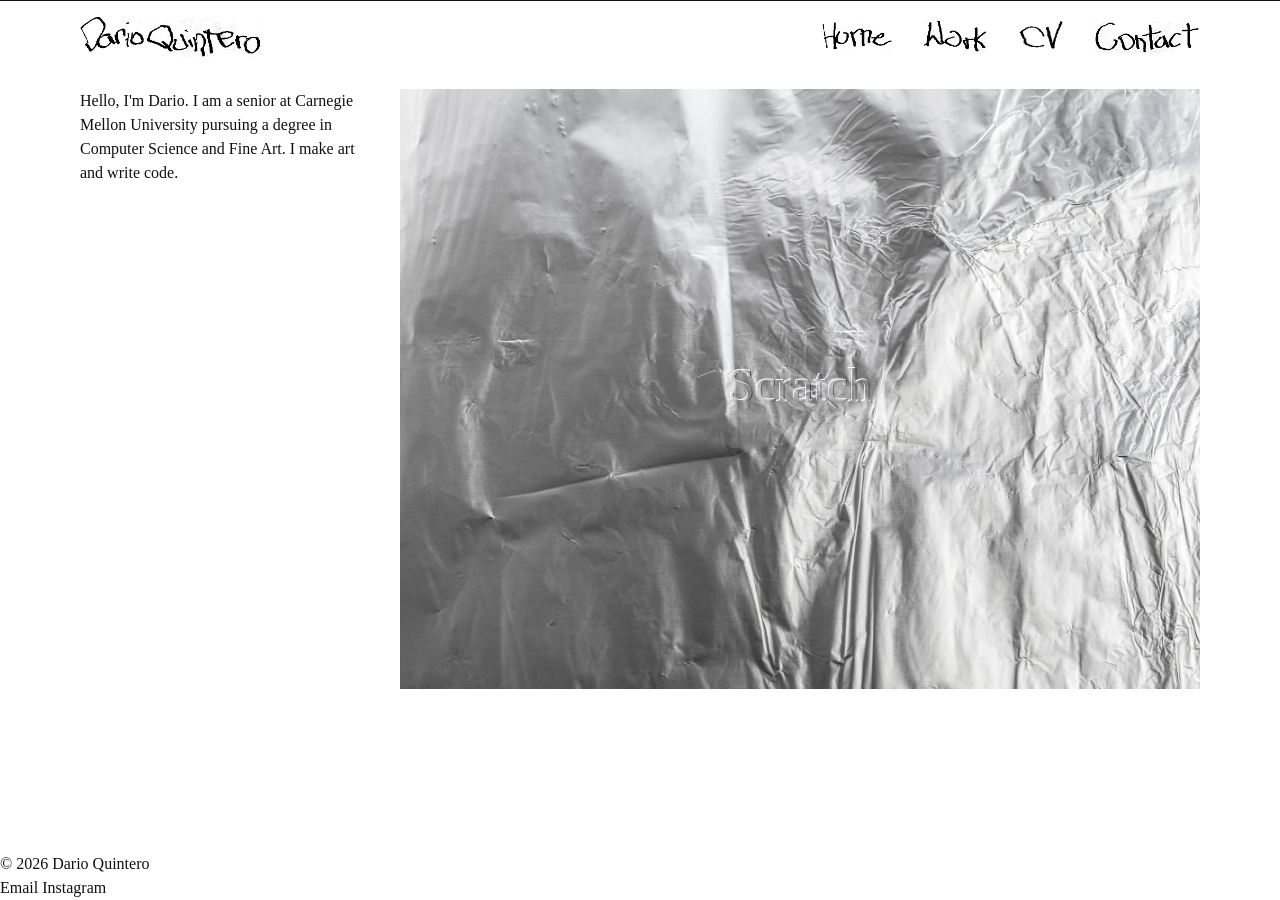
==== commit e4657d3a: "Scratcher redesign, improved header, documentation improvements" ====
--- a/index.html
+++ b/index.html
@@ -9,26 +9,26 @@
 <body>
 
   <header class="site-header">
-    <a href="index.html" class="site-name">Dario Quintero</a>
+    <a href="index.html" class="site-name"><img src="assets/images/logo.webp" alt="Dario Quintero"></a>
     <nav>
-      <a href="index.html">Home</a>
-      <a href="works.html">Work</a>
-      <a data-email>Contact</a>
+      <a href="index.html"><img src="assets/images/home.webp" alt="Home"></a>
+      <a href="works.html"><img src="assets/images/work.webp" alt="Work"></a>
+      <a href="cv.html"><img src="assets/images/cv.webp" alt="CV"></a>
+      <a data-email><img src="assets/images/contact.webp" alt="Contact"></a>
     </nav>
   </header>
 
   <main class="home">
     <!-- Left: intro text and photo -->
     <div class="intro-text">
-      <p>Hello, I'm Dario. I am a Senior at Carnegie Mellon University pursuing a degree in Computer Science and Fine Art. I make art, write code, and conduct explorations which involve the two.</p>
-      <img class="intro-portrait" src="assets/images/portrait.webp" alt="Dario Quintero">
+      <p>Hello, I'm Dario. I am a senior at Carnegie Mellon University pursuing a degree in Computer Science and Fine Art. I make art and write code.</p>
     </div>
 
     <!-- Right: scratch-off splash. Change data-rows / data-cols to change
          the grid of works hidden underneath. It shows a random set of
          (rows x cols) works from js/works.js on every load. -->
     <div class="splash">
-      <div class="scratcher" data-rows="2" data-cols="3">
+      <div class="scratcher" data-rows="3" data-cols="3">
         <div class="scratch-grid"></div>
         <canvas class="scratch-cover grabbable" aria-label="Scratch to reveal works"></canvas>
       </div>
--- a/style.css
+++ b/style.css
@@ -125,12 +125,13 @@
        s   paragraphs, gaps between images in a row, top of the content
        m   between works or media, between columns
        l   between sections, bottom of the page                          */
+  --space-xxs: 0rem;
   --space-xs: 0.5rem;
   --space-s:  1rem;
   --space-m:  2rem;
   --space-l:  4rem;
 
-  --edge: 5rem;         /* left/right page margin: header, footer, content
+  --edge: 5rem;         /* left/right page margin: header, content
                            and work pages all line up with it */
   --max-width: 1020px;  /* width of the centered column (bio) */
 }
@@ -144,8 +145,7 @@
   color: var(--ink);
   font-family: var(--font-text);   /* everything defaults to the small-text font */
 
-  /* Header, main, footer stacked; main stretches so the footer
-     sits at the bottom of the window even on short pages. */
+  /* Header, then main below it, filling the rest of the window. */
   display: flex;
   flex-direction: column;
   min-height: 100vh;
@@ -188,36 +188,32 @@
 .site-header {
   display: flex;
   justify-content: space-between;
-  align-items: baseline;
+  align-items: center;                 /* menu lined up with the middle of the logo */
   padding: var(--space-s) var(--edge);
   border-top: 1px solid var(--line);   /* the line across the top of the sketch */
 
 }
 
 .site-name { font-size: 1.5rem; }
+.site-name img {
+  height: 2.5rem;       /* size of the logo in the header */
+  width: auto;
+}
 
 .site-header nav { display: flex; gap: var(--space-m); }
-
-/* ── Footer ─────────────────────────────────────────────────── */
-
-.site-footer {
-  display: flex;
-  justify-content: space-between;
-  align-items: baseline;
-  padding: var(--space-s) var(--edge);
-  border-top: 1px solid var(--line);
-  color: var(--muted);
-  font-size: 0.9rem;
-}
-.site-footer nav { display: flex; gap: var(--space-m); }
+.site-header nav img {
+  height: 2rem;          /* size of the Home / Work / Contact images */
+  width: auto;
+}
+.site-header nav a:hover img { opacity: 0.6; }   /* fade a little on hover */
 
 /* ── Intro: text + splash ───────────────────────────────────── */
 
 /* Home page: text + photo on the left, the scratcher on the right. */
 main.home {
   display: grid;
-  grid-template-columns: 18rem 1fr;    /* width of the left column : the rest */
-  gap: var(--space-m);                 /* space between the left column and the scratcher */
+  grid-template-columns: 18rem 1fr;    /* width of the text column on the left : scratcher area */
+  gap: var(--space-m);                 /* space between the text column and the scratcher */
   align-items: start;
   align-content: start;               /* the row is as tall as the scratcher, even if the window is taller */
   padding-top: var(--space-s);         /* space below the header */
@@ -228,6 +224,8 @@
    fills what's left below the text, so its bottom lines up with the
    scratcher's bottom. (It's cropped from the center to fit.) */
 .intro-text {
+  grid-column: 1;         /* on the left */
+  grid-row: 1;
   align-self: stretch;
   display: flex;
   flex-direction: column;
@@ -243,16 +241,19 @@
 }
 
 .splash {
-  justify-self: center;     /* against the right edge, lined up with the header's menu */
-  /* As wide as the space allows, but never taller than the window
-     (the scratcher is 4:3, so its width is 4/3 of its height). */
-  width: min(100%, calc((100vh - 8rem) * 4 / 3));
+  grid-column: 2;         /* on the right */
+  grid-row: 1;
+  justify-self: end;     /* centered in the space right of the text */
+  /* As wide as the space allows, but never taller than the window.
+     --scratcher-aspect (width / height) is set by scratcher.js from the
+     number of rows and columns. */
+  width: min(100%, calc((100vh - 8rem) * var(--scratcher-aspect, 2)));
 }
 
 /* ── Scratcher ──────────────────────────────────────────────── */
 
 .scratcher {
-  aspect-ratio: 4 / 3;         /* width / height — the scratcher's shape */
+  aspect-ratio: var(--scratcher-aspect, 2);   /* width / height, set by scratcher.js so tiles stay 4:3 */
   position: relative;          /* so the grid and cover can stack on top of each other */
   overflow: hidden;            /* keep the cover's shadow inside the scratcher */
   --scratch-cover: #3c97d0;    /* color of the scratch-off layer */
@@ -275,33 +276,32 @@
   position: absolute;
   inset: 0;
   display: grid;
-  gap: 1px;                    /* thin lines between cells… */
-  background: var(--ink);      /* …drawn by this color showing through the gaps */
+  /* A thin white frame around every image: the same width at the outer
+     edge and between images. */
+  --frame: 1px;                /* width of the frame */
+  padding: var(--frame);
+  gap: var(--frame);
+  background: var(--bg);
 }
 
 .scratch-cell {
-  display: flex;
-  flex-direction: column;
+  display: block;
   min-width: 0;
   min-height: 0;
   background: var(--bg);
-  padding: 8%;                 /* white margin around each thumbnail + title */
-  justify-content: center;     /* thumbnail + title sit together, centered in the cell */
-}
-.scratch-cell img {
-  flex: 0 1 auto;              /* natural height, shrinks if the cell is short */
-  min-height: 0;
+  overflow: hidden;            /* the hover zoom stays inside the tile */
+}
+/* Hovering a tile zooms its image in a little (scratcher.js adds
+   "is-hovered"; not while scratching). */
+.scratch-cell img { transition: transform 0.3s ease; }
+.scratch-cell.is-hovered img { transform: scale(1.05); }   /* how much it zooms */
+/* Each thumbnail fills its whole tile, cropped evenly from the middle. */
+.scratch-cell img,
+.scratch-cell .placeholder {
   width: 100%;
-  aspect-ratio: 4 / 3;         /* every thumbnail gets the same box shape */
-  object-fit: cover;           /* fill the box, cropping whatever doesn't fit */
-  object-position: center;     /* crop evenly from the middle */
-  margin-bottom: var(--space-xs);   /* space between thumbnail and title */
-}
-.scratch-cell span {
-  font-size: 0.8rem;
-  white-space: nowrap;
-  overflow: hidden;
-  text-overflow: ellipsis;
+  height: 100%;
+  object-fit: cover;
+  object-position: center;
 }
 
 /* The scratch-off layer on top */
@@ -345,6 +345,15 @@
   flex-wrap: wrap;
   gap: var(--space-xs) var(--space-m);   /* between lines (if they wrap) : between tags */
   margin: 0 0 var(--space-m);            /* space between the tags and the grid */
+  align-items: center;
+}
+/* Thin gray line running from the last tag to the right edge */
+.tag-filter::after {
+  content: "";
+  flex: 1;
+  min-width: var(--space-m);
+  height: 1px;
+  background: #bbb;                      /* color of the line */
 }
 .tag-filter button {
   font: inherit;
@@ -375,7 +384,11 @@
   aspect-ratio: 4 / 3;         /* thumbnail shape, same as on the scratcher */
   overflow: hidden;
 }
-.thumb img { height: 100%; object-fit: cover; }
+.thumb img { height: 100%; object-fit: cover; transition: transform 0.3s ease; }
+/* Hovering a work zooms its thumbnail in a little, like on the scratcher. */
+@media (hover: hover) {
+  .works-grid a:hover .thumb img { transform: scale(1.05); }   /* how much it zooms */
+}
 
 .caption { margin: var(--space-xs) 0 0; }
 
@@ -402,7 +415,7 @@
   flex-direction: column;
   gap: var(--space-m);
   /* top, right (gap to the images), bottom, left (lines up with your name) */
-  padding: var(--space-s) var(--space-m) var(--space-l) var(--edge);
+  padding: var(--space-xs) var(--space-m) var(--space-l) var(--edge);
   font-size: 0.9rem;
 }
 .work-back { color: var(--muted); }
@@ -518,13 +531,113 @@
 .bio h2 { font-size: 1rem; margin: var(--space-m) 0 var(--space-xs); }
 .bio ul { list-style: none; padding: 0; margin: 0; }
 
+/* ── CV page ──────────────────────────────────────────────────
+   cv.html is laid out like a one-page resume, and the same page prints
+   to the PDF (the @media print part at the bottom). */
+
+.cv { padding-top: var(--space-s); }
+.cv-actions { margin: 0 0 var(--space-m); }
+.cv-actions a {
+  display: inline-block;
+  font: inherit;
+  padding: 0.3em 0.9em;
+  border: 1px solid var(--ink);
+  background: var(--bg);
+  cursor: pointer;
+}
+.cv-actions a:hover { background: var(--ink); color: var(--bg); }
+
+.resume {
+  max-width: 8.5in;                  /* the width of a letter page */
+  font-family: "Times New Roman", Times, serif;   /* resume font */
+  font-size: 0.95rem;
+  line-height: 1.45;
+}
+.resume p { margin: 0; }
+.resume a { text-decoration: none; }
+.resume h1 { font-size: 2.6rem; font-weight: bold; line-height: 1.1; margin: 0 0 0.3rem; }
+.resume h2 {                         /* section titles: TECHNICAL ARTIST, … */
+  font-size: 0.95rem;
+  font-weight: bold;
+  text-transform: uppercase;
+  letter-spacing: 0.12em;
+  margin: 0 0 0.6rem;
+}
+.resume h3 { font-size: 1em; font-weight: bold; margin: 0; }
+.resume h1, .resume h2, .resume h3 { font-family: inherit; }   /* same font as the text, not the site's heading font */
+.resume section,
+.resume-split {
+  border-top: 1px solid var(--ink);  /* the line above each section */
+  padding: 1rem 0;
+}
+.resume-head { padding-bottom: 1.5rem; }
+.resume ul { margin: 0.15rem 0 0; padding-left: 1.5em; }
+.resume-columns {                    /* Key Competencies: three columns, filled row by row */
+  list-style: none;
+  padding-left: 0 !important;
+  display: grid;
+  grid-template-columns: repeat(3, 1fr);
+}
+.entry + .entry { margin-top: 0.9rem; }
+.entry-head { display: flex; justify-content: space-between; gap: 1rem; }
+.entry-head h3 { font-style: italic; }
+.entry-head span { font-weight: bold; white-space: nowrap; }
+.role { font-weight: bold; }
+
+/* Education | Extracurricular, side by side with a line between */
+.resume-split {
+  display: grid;
+  grid-template-columns: 1fr 1fr;
+  padding: 0;
+}
+.resume-split section { border-top: 0; }
+.resume-split section + section { border-left: 1px solid var(--ink); padding-left: 1rem; }
+.resume-split h3 + p { margin-bottom: 0.8rem; }
+
+.print-only { display: none; }       /* phone number: only on the PDF, not the website */
+
+@media (max-width: 600px) {          /* phones */
+  .resume h1 { font-size: 2rem; }
+  .resume-columns { grid-template-columns: 1fr 1fr; }
+  .entry-head { flex-direction: column; gap: 0; }
+  .resume-split { grid-template-columns: 1fr; }
+  .resume-split section + section { border-left: 0; padding-left: 0; border-top: 1px solid var(--ink); }
+}
+
+/* The PDF: only the resume, sized to fit one letter page. */
+@page { size: letter; margin: 0.5in 0.65in; }
+@media print {
+  .site-header, .cv-actions { display: none; }
+  body { min-height: 0; }
+  main.cv { padding: 0; }
+  .resume { max-width: none; font-size: 9.5pt; line-height: 1.3; color: #000; }
+  .resume h1 { font-size: 26pt; }
+  .resume h2 { font-size: 9.5pt; margin-bottom: 0.45rem; }
+  .resume section { padding: 0.55rem 0; }
+  .resume-head { padding-bottom: 0.7rem; }
+  .entry + .entry { margin-top: 0.45rem; }
+  .print-only { display: inline; }
+}
+
 /* ── Small screens ──────────────────────────────────────────── */
 
 @media (max-width: 800px) {
   :root { --edge: var(--space-s); }    /* slimmer page margins on phones */
+  /* Smaller header images so they fit; on very narrow screens the menu
+     moves under the logo instead of running off the edge. */
+  .site-header { flex-wrap: wrap; row-gap: var(--space-xs); }
+  .site-name img { height: 1.75rem; }
+  .site-header nav { gap: var(--space-s); }
+  .site-header nav img { height: 1.5rem; }
   main.home { grid-template-columns: 1fr; gap: var(--space-m); }   /* text and photo on top, scratcher below */
-  .splash { width: 100%; }
+  .splash { width: 100%; grid-column: auto; grid-row: auto; }   /* one column on phones */
   .intro-portrait { flex: none; height: auto; }   /* natural size when stacked */
+  /* Phones: text, then the scratcher, then the photo. (display: contents
+     lets the text and photo be placed separately, around the scratcher.) */
+  .intro-text { display: contents; }
+  .intro-text p { order: 1; }
+  .splash { order: 2; }
+  .intro-portrait { order: 3; margin-top: 0; }
   .works-grid { grid-template-columns: repeat(2, 1fr); }
 }
 
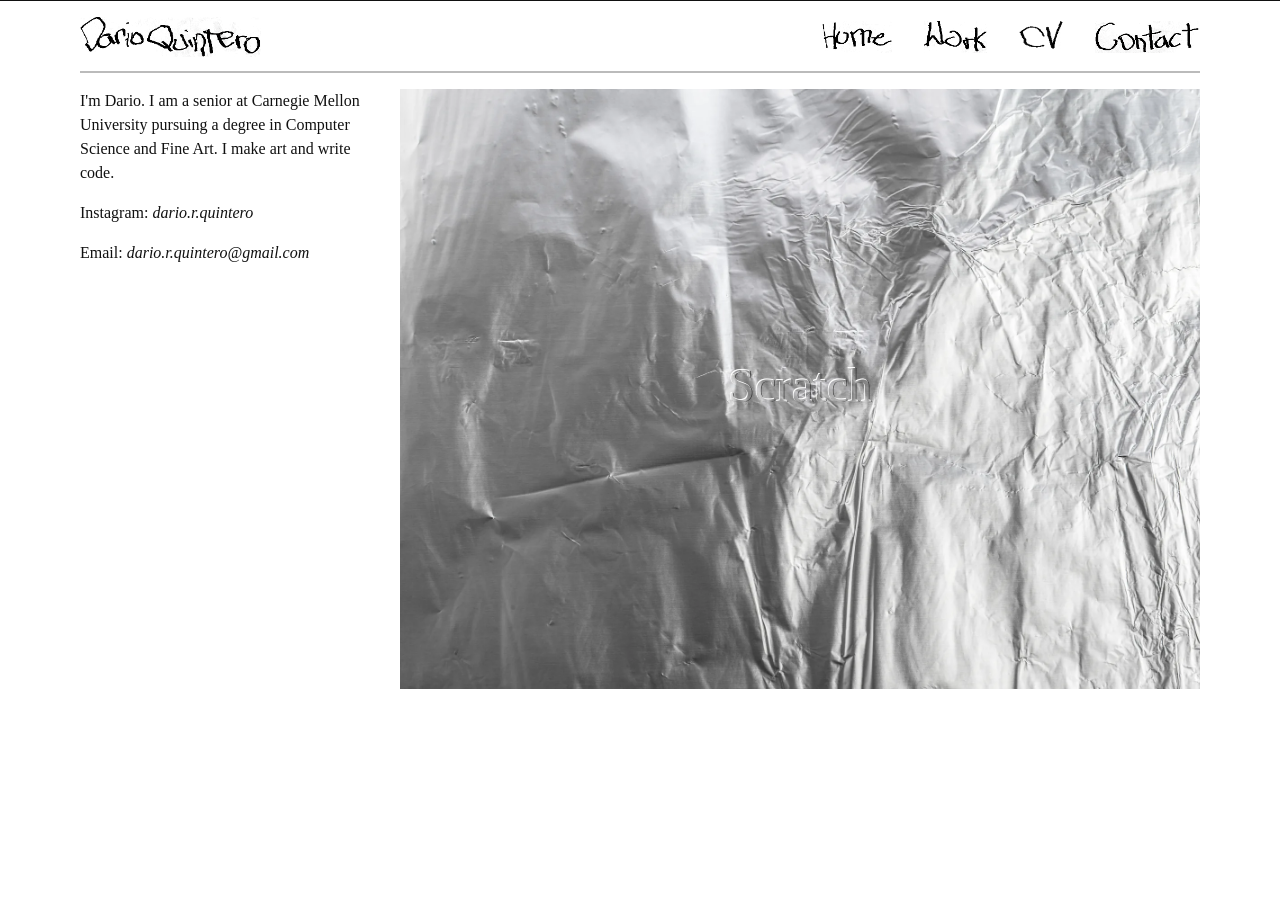
==== commit 4bfaf0bb: "Style improvements" ====
--- a/index.html
+++ b/index.html
@@ -18,10 +18,13 @@
     </nav>
   </header>
 
+
   <main class="home">
     <!-- Left: intro text and photo -->
     <div class="intro-text">
-      <p>Hello, I'm Dario. I am a senior at Carnegie Mellon University pursuing a degree in Computer Science and Fine Art. I make art and write code.</p>
+      <p>I'm Dario. I am a senior at Carnegie Mellon University pursuing a degree in Computer Science and Fine Art. I make art and write code.</p>
+      <p>Instagram: <em>dario.r.quintero</em></p>
+      <p>Email: <em>dario.r.quintero@gmail.com</em></p>
     </div>
 
     <!-- Right: scratch-off splash. Change data-rows / data-cols to change
@@ -35,14 +38,6 @@
     </div>
   </main>
 
-  <footer class="site-footer">
-    <span>© 2026 Dario Quintero</span>
-    <nav>
-      <a data-email>Email</a>
-      <a href="https://www.instagram.com/dario.r.quintero">Instagram</a>
-    </nav>
-  </footer>
-
   <script src="js/works.js"></script>
   <script src="js/scratcher.js"></script>
   <script src="js/site.js"></script>
--- a/style.css
+++ b/style.css
@@ -131,6 +131,7 @@
   --space-m:  2rem;
   --space-l:  4rem;
 
+
   --edge: 5rem;         /* left/right page margin: header, content
                            and work pages all line up with it */
   --max-width: 1020px;  /* width of the centered column (bio) */
@@ -191,6 +192,8 @@
   align-items: center;                 /* menu lined up with the middle of the logo */
   padding: var(--space-s) var(--edge);
   border-top: 1px solid var(--line);   /* the line across the top of the sketch */
+  /* Thin gray line along the bottom, between the page margins */
+  background: linear-gradient(#bbb, #bbb) bottom / calc(100% - 2 * var(--edge)) 2px no-repeat;
 
 }
 
@@ -216,7 +219,8 @@
   gap: var(--space-m);                 /* space between the text column and the scratcher */
   align-items: start;
   align-content: start;               /* the row is as tall as the scratcher, even if the window is taller */
-  padding-top: var(--space-s);         /* space below the header */
+  padding-top: var(--space-s);         /* space below the header: same on every page */
+  padding-bottom: var(--space-s);      /* small, so the page fits the window without scrolling */
 }
 .intro-text p { margin: 0 0 var(--space-s); }   /* space below each paragraph */
 .intro-text a { color: revert; text-decoration: underline; }   /* normal blue/purple links */
@@ -244,10 +248,12 @@
   grid-column: 2;         /* on the right */
   grid-row: 1;
   justify-self: end;     /* centered in the space right of the text */
-  /* As wide as the space allows, but never taller than the window.
+  /* As wide as the space allows, but short enough that the whole page fits
+     in the window with no scrolling. 7rem = the header plus the space above
+     and below the scratcher; raise it if you make the header taller.
      --scratcher-aspect (width / height) is set by scratcher.js from the
      number of rows and columns. */
-  width: min(100%, calc((100vh - 8rem) * var(--scratcher-aspect, 2)));
+  width: min(100%, calc((100vh - 7rem) * var(--scratcher-aspect, 2)));
 }
 
 /* ── Scratcher ──────────────────────────────────────────────── */
@@ -330,7 +336,7 @@
 
 /* ── Work grid ──────────────────────────────────────────────── */
 
-.work { margin-top: var(--space-s); }   /* space between the header and "Selected Work:" */
+.work { margin-top: var(--space-s); }   /* space below the header: same on every page */
 
 .work-title {
   font-size: 1.5rem;         /* same size as your name in the header */
@@ -346,14 +352,6 @@
   gap: var(--space-xs) var(--space-m);   /* between lines (if they wrap) : between tags */
   margin: 0 0 var(--space-m);            /* space between the tags and the grid */
   align-items: center;
-}
-/* Thin gray line running from the last tag to the right edge */
-.tag-filter::after {
-  content: "";
-  flex: 1;
-  min-width: var(--space-m);
-  height: 1px;
-  background: #bbb;                      /* color of the line */
 }
 .tag-filter button {
   font: inherit;
@@ -535,7 +533,7 @@
    cv.html is laid out like a one-page resume, and the same page prints
    to the PDF (the @media print part at the bottom). */
 
-.cv { padding-top: var(--space-s); }
+.cv { padding-top: var(--space-s); }   /* space below the header: same on every page */
 .cv-actions { margin: 0 0 var(--space-m); }
 .cv-actions a {
   display: inline-block;
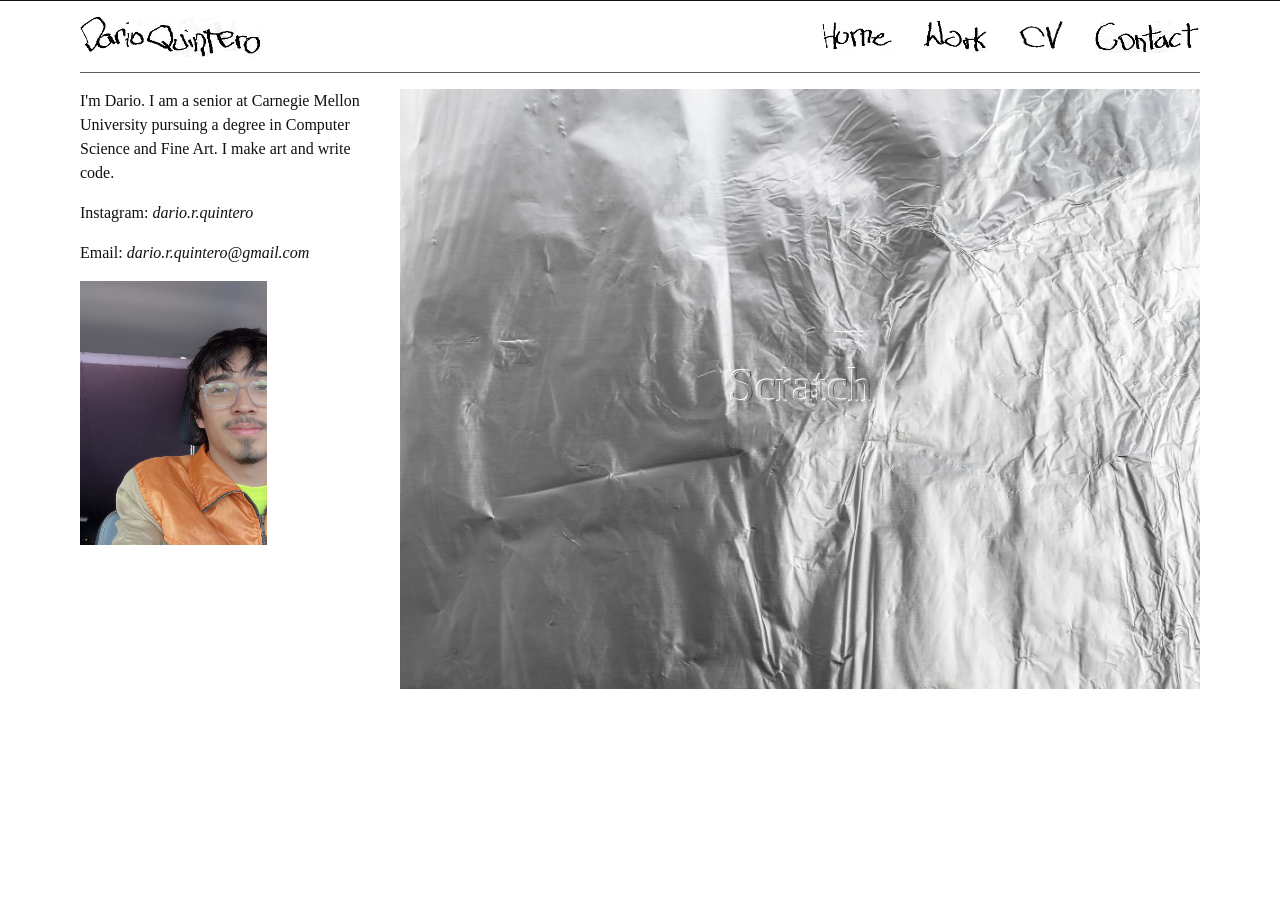
==== commit 4f335b7e: "New portrait" ====
--- a/index.html
+++ b/index.html
@@ -25,6 +25,7 @@
       <p>I'm Dario. I am a senior at Carnegie Mellon University pursuing a degree in Computer Science and Fine Art. I make art and write code.</p>
       <p>Instagram: <em>dario.r.quintero</em></p>
       <p>Email: <em>dario.r.quintero@gmail.com</em></p>
+      <img class="intro-portrait" src="assets/images/portrait-2.webp" alt="Dario Quintero">
     </div>
 
     <!-- Right: scratch-off splash. Change data-rows / data-cols to change
--- a/style.css
+++ b/style.css
@@ -187,14 +187,23 @@
 /* ── Header ─────────────────────────────────────────────────── */
 
 .site-header {
+  position: relative;
   display: flex;
   justify-content: space-between;
   align-items: center;                 /* menu lined up with the middle of the logo */
   padding: var(--space-s) var(--edge);
   border-top: 1px solid var(--line);   /* the line across the top of the sketch */
   /* Thin gray line along the bottom, between the page margins */
-  background: linear-gradient(#bbb, #bbb) bottom / calc(100% - 2 * var(--edge)) 2px no-repeat;
-
+  background: linear-gradient(#000000, #bbb) bottom / calc(100% - 2 * var(--edge)) 1px no-repeat;
+  
+}
+.site-header-line{
+  position: absolute;
+  pointer-events: none;
+  bottom: 0;
+  left: var(--edge);
+  width: calc(100% - 2 * var(--edge));
+  height: 25%;
 }
 
 .site-name { font-size: 1.5rem; }
@@ -236,12 +245,13 @@
 }
 .intro-text p:last-of-type { margin-bottom: 0; }   /* the photo's margin sets the gap below the text */
 .intro-portrait {
-  width: 100%;           /* as wide as the text above it */
+  height: 16.5rem;        /* size of the photo: change this, and the width follows */
+  width: auto;
+  aspect-ratio: 17 / 24;  /* shape of the crop (width / height) */
+  align-self: flex-start; /* keep its own width instead of stretching to the column */
   margin-top: var(--space-s);   /* space between the text and the photo */
-  flex: 1 1 0;           /* fill the rest of the column's height */
-  height: 0;             /* (so the photo never makes the column taller than the scratcher) */
-  min-height: 10rem;     /* but never shorter than this */
   object-fit: cover;
+  object-position: right center;   /* when cropped, keep the right side (where the face is) */
 }
 
 .splash {
@@ -629,7 +639,7 @@
   .site-header nav img { height: 1.5rem; }
   main.home { grid-template-columns: 1fr; gap: var(--space-m); }   /* text and photo on top, scratcher below */
   .splash { width: 100%; grid-column: auto; grid-row: auto; }   /* one column on phones */
-  .intro-portrait { flex: none; height: auto; }   /* natural size when stacked */
+  .intro-portrait { width: 100%; height: auto; aspect-ratio: auto; }   /* phones: full width, whole photo */
   /* Phones: text, then the scratcher, then the photo. (display: contents
      lets the text and photo be placed separately, around the scratcher.) */
   .intro-text { display: contents; }
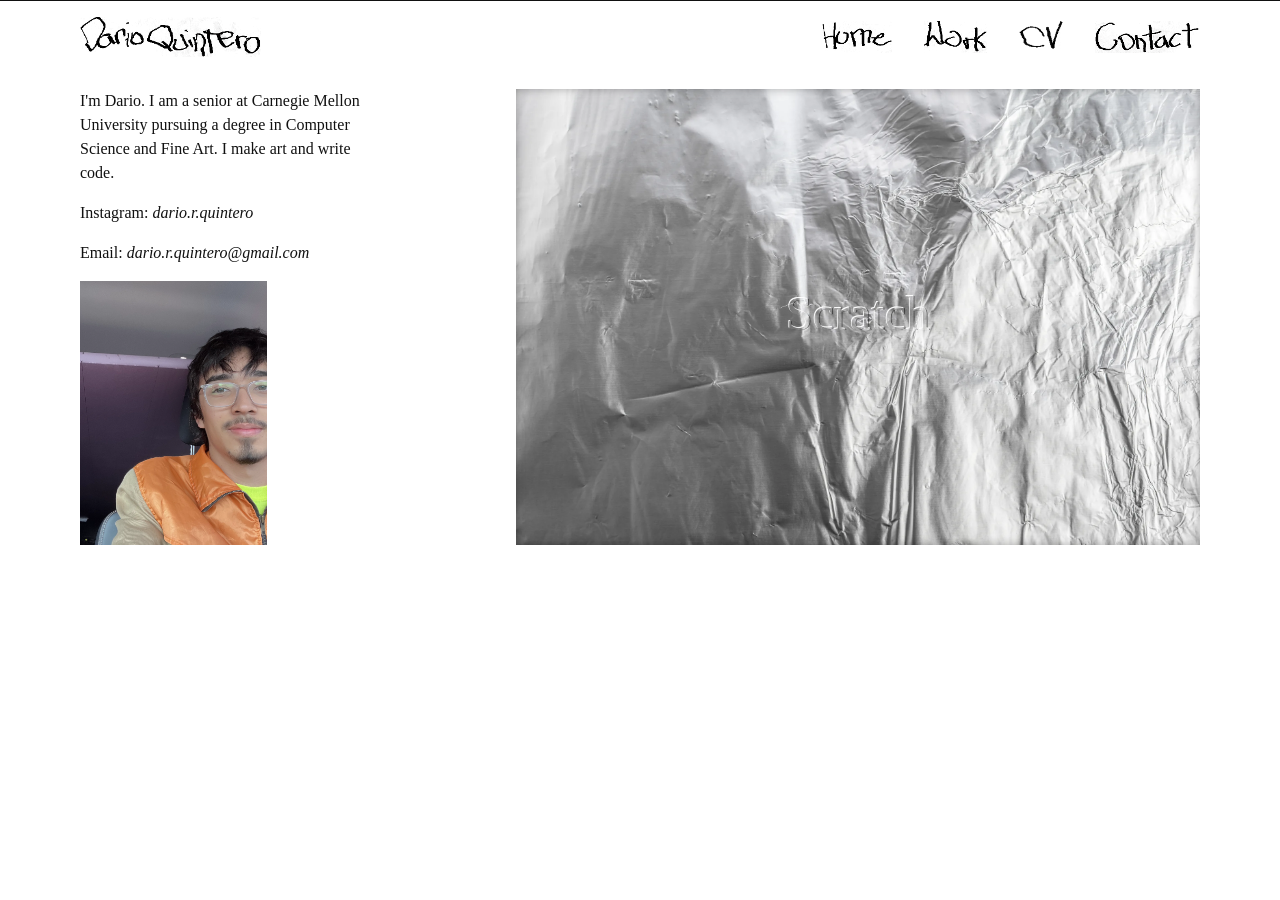
==== commit 2337d622: "Added fence collages, style improvements" ====
--- a/index.html
+++ b/index.html
@@ -32,7 +32,7 @@
          the grid of works hidden underneath. It shows a random set of
          (rows x cols) works from js/works.js on every load. -->
     <div class="splash">
-      <div class="scratcher" data-rows="3" data-cols="3">
+      <div class="scratcher" data-rows="2" data-cols="3">
         <div class="scratch-grid"></div>
         <canvas class="scratch-cover grabbable" aria-label="Scratch to reveal works"></canvas>
       </div>
--- a/style.css
+++ b/style.css
@@ -194,7 +194,7 @@
   padding: var(--space-s) var(--edge);
   border-top: 1px solid var(--line);   /* the line across the top of the sketch */
   /* Thin gray line along the bottom, between the page margins */
-  background: linear-gradient(#000000, #bbb) bottom / calc(100% - 2 * var(--edge)) 1px no-repeat;
+/*  background: linear-gradient(#000000, #bbb) bottom / calc(100% - 2 * var(--edge)) 1px no-repeat; */
   
 }
 .site-header-line{
@@ -257,19 +257,27 @@
 .splash {
   grid-column: 2;         /* on the right */
   grid-row: 1;
-  justify-self: end;     /* centered in the space right of the text */
-  /* As wide as the space allows, but short enough that the whole page fits
-     in the window with no scrolling. 7rem = the header plus the space above
-     and below the scratcher; raise it if you make the header taller.
-     --scratcher-aspect (width / height) is set by scratcher.js from the
-     number of rows and columns. */
-  width: min(100%, calc((100vh - 7rem) * var(--scratcher-aspect, 2)));
+  /* Exactly as tall as the text + photo column, so the scratcher's top and
+     bottom line up with the text's top and the photo's bottom. (container-type: size
+     stops the scratcher from making the row taller; the row's height comes
+     from the text column, and the splash stretches to fill it.) */
+  align-self: stretch;
+  container-type: size;   /* (lets the scratcher size itself from this box) */
+  width: 100%;
+  display: flex;
+  justify-content: flex-end;   /* scratcher against the right edge */
+  align-items: flex-end;       /* if the window is too narrow for full height, keep the bottoms lined up */
+}
+.splash .scratcher {
+  /* As big as fits in the splash without changing shape: full height,
+     unless that would make it wider than the space available. */
+  width: min(100cqw, 100cqh * var(--scratcher-aspect, 2));
 }
 
 /* ── Scratcher ──────────────────────────────────────────────── */
 
 .scratcher {
-  aspect-ratio: var(--scratcher-aspect, 2);   /* width / height, set by scratcher.js so tiles stay 4:3 */
+  aspect-ratio: var(--scratcher-aspect, 2);   /* width / height, set by scratcher.js from the tile shape */
   position: relative;          /* so the grid and cover can stack on top of each other */
   overflow: hidden;            /* keep the cover's shadow inside the scratcher */
   --scratch-cover: #3c97d0;    /* color of the scratch-off layer */
@@ -294,7 +302,7 @@
   display: grid;
   /* A thin white frame around every image: the same width at the outer
      edge and between images. */
-  --frame: 1px;                /* width of the frame */
+  --frame: 72px;                /* width of the frame */
   padding: var(--frame);
   gap: var(--frame);
   background: var(--bg);
@@ -305,12 +313,26 @@
   min-width: 0;
   min-height: 0;
   background: var(--bg);
-  overflow: hidden;            /* the hover zoom stays inside the tile */
-}
-/* Hovering a tile zooms its image in a little (scratcher.js adds
-   "is-hovered"; not while scratching). */
-.scratch-cell img { transition: transform 0.3s ease; }
-.scratch-cell.is-hovered img { transform: scale(1.05); }   /* how much it zooms */
+  overflow: hidden;
+  position: relative;          /* for the hover tint below */
+}
+/* Hovering a work turns it a little whiter: a white layer over the image.
+   Scratcher tiles get "is-hovered" from scratcher.js; Work page thumbnails
+   use normal :hover. */
+.scratch-cell::after,
+.thumb::after {
+  content: "";
+  position: absolute;
+  inset: 0;
+  background: #fff;
+  opacity: 0;
+  transition: opacity 0s;      /* fade-in time (0s = instant) */
+  pointer-events: none;
+}
+.scratch-cell.is-hovered::after,
+.works-grid a:hover .thumb::after {
+  opacity: 0.35;               /* how white it gets (0 = none, 1 = fully white) */
+}
 /* Each thumbnail fills its whole tile, cropped evenly from the middle. */
 .scratch-cell img,
 .scratch-cell .placeholder {
@@ -335,6 +357,16 @@
   filter: drop-shadow(1px 2px 2px rgba(0, 0, 0, 0.5));
 }
 
+/* A thin shadow just inside the scratcher's edges, over the cover and the
+   works alike. The outer edge stays hard. (blur, color) */
+.scratcher::after {
+  content: "";
+  position: absolute;
+  inset: 0;
+  box-shadow: inset 0 0 10px rgba(0, 0, 0, 0.3);
+  pointer-events: none;        /* scratching passes straight through it */
+}
+
 /* Open hand on hover, closed hand while the mouse button is held.
    (Your custom cursor images override these — see "Custom cursors" below.) */
 .grabbable {
@@ -387,18 +419,26 @@
   grid-template-columns: repeat(2, 1fr);   /* works per row */
   gap: var(--space-m) var(--space-s);   /* between rows : between columns */
 }
+/* Each work sits small in the middle of its own 4:3 space, with white
+   around it, like a print hung on a wall. */
+.works-grid li {
+  --thumb-size: 50%;           /* thumbnail width, as a share of its space */
+  aspect-ratio: 4 / 3;         /* shape of each work's space */
+  display: flex;
+  align-items: center;         /* thumbnail + title centered up and down… */
+  justify-content: center;     /* …and left and right */
+}
+.works-grid li > a { width: var(--thumb-size); }
 
 .thumb {
   aspect-ratio: 4 / 3;         /* thumbnail shape, same as on the scratcher */
   overflow: hidden;
-}
-.thumb img { height: 100%; object-fit: cover; transition: transform 0.3s ease; }
-/* Hovering a work zooms its thumbnail in a little, like on the scratcher. */
-@media (hover: hover) {
-  .works-grid a:hover .thumb img { transform: scale(1.05); }   /* how much it zooms */
-}
+  position: relative;          /* for the hover tint */
+}
+.thumb img { height: 100%; object-fit: cover; }
 
 .caption { margin: var(--space-xs) 0 0; }
+.works-grid a:hover { color: var(--ink); }   /* titles stay black on hover */
 
 /* ── Single work page ─────────────────────────────────────────
    Under the usual header. Left: a narrow column that stays put (back
@@ -638,7 +678,8 @@
   .site-header nav { gap: var(--space-s); }
   .site-header nav img { height: 1.5rem; }
   main.home { grid-template-columns: 1fr; gap: var(--space-m); }   /* text and photo on top, scratcher below */
-  .splash { width: 100%; grid-column: auto; grid-row: auto; }   /* one column on phones */
+  .splash { width: 100%; grid-column: auto; grid-row: auto; container-type: normal; display: block; }   /* one column on phones */
+  .splash .scratcher { width: 100%; }
   .intro-portrait { width: 100%; height: auto; aspect-ratio: auto; }   /* phones: full width, whole photo */
   /* Phones: text, then the scratcher, then the photo. (display: contents
      lets the text and photo be placed separately, around the scratcher.) */
@@ -651,6 +692,7 @@
 
 @media (max-width: 480px) {
   .works-grid { grid-template-columns: 1fr; }
+  .works-grid li { --thumb-size: 80%; }   /* one column on phones: bigger thumbnails */
 }
 
 /* ── Custom cursors ─────────────────────────────────────────────
